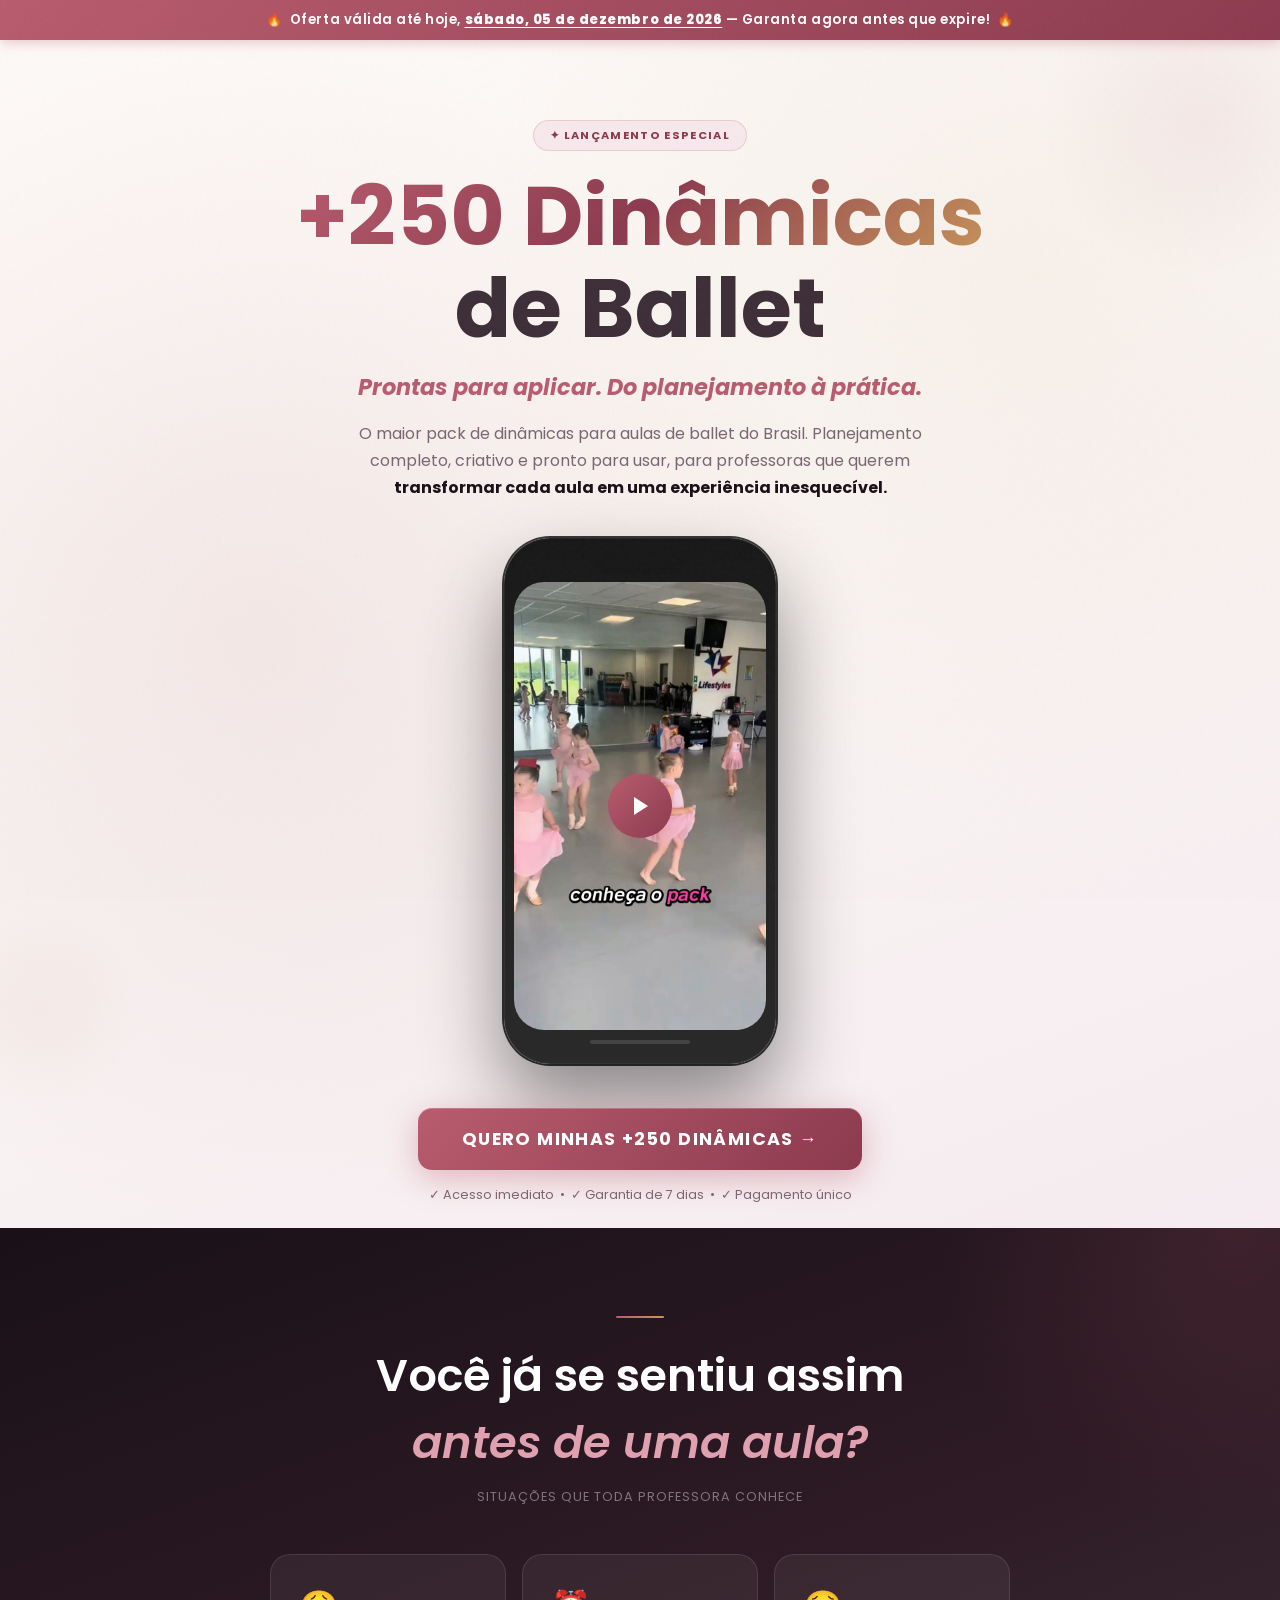
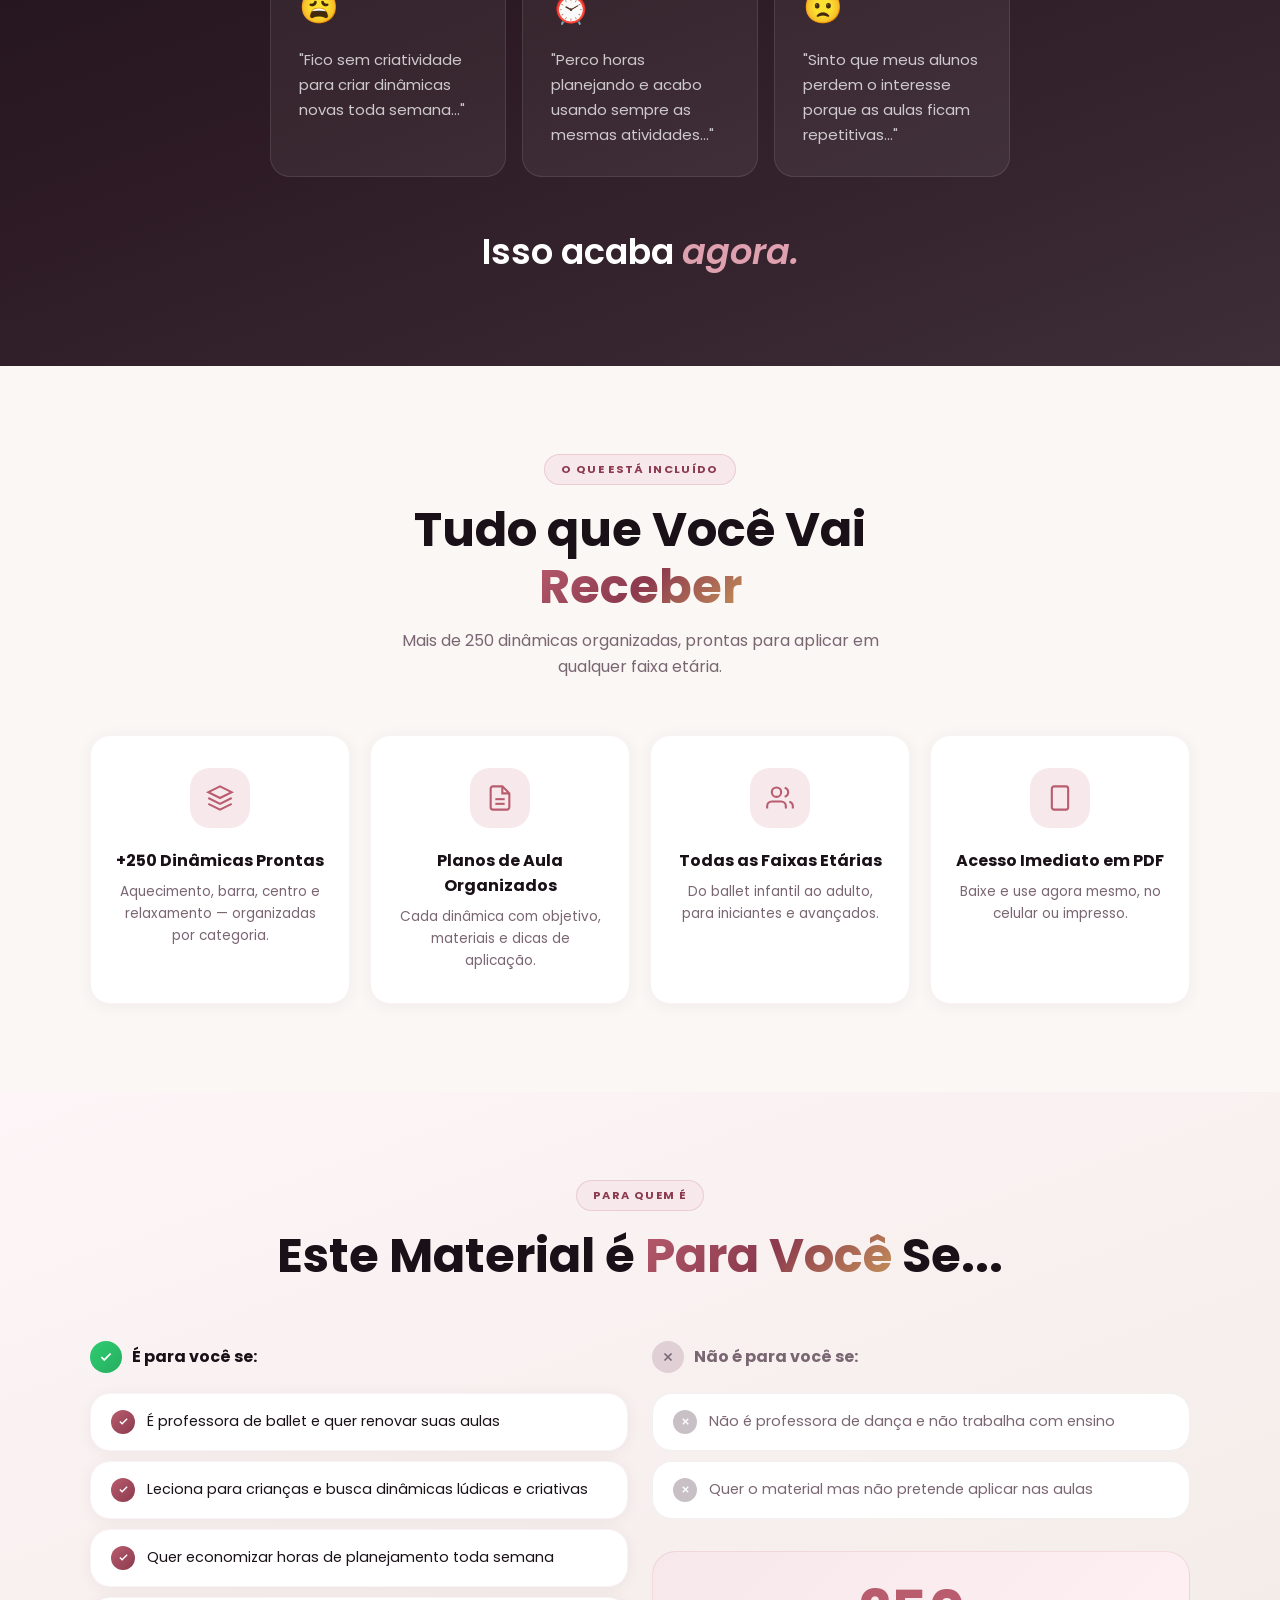
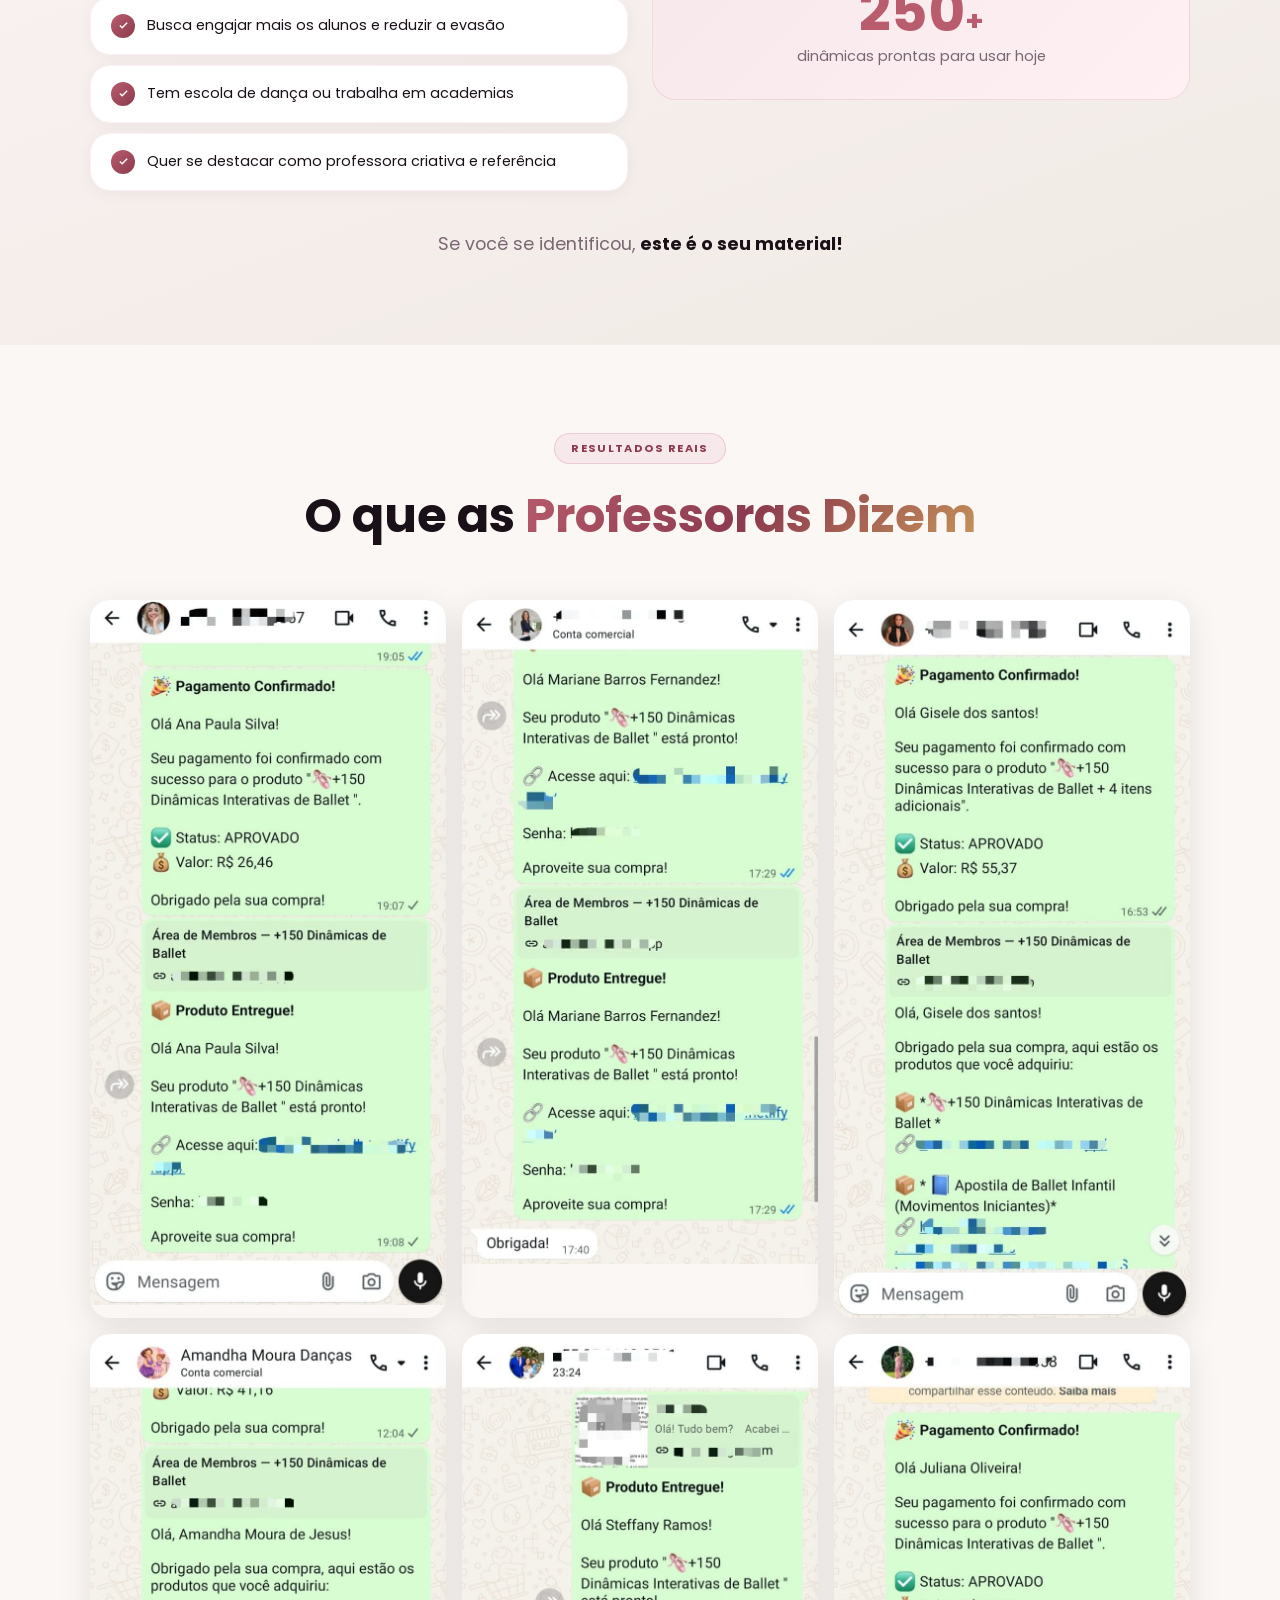
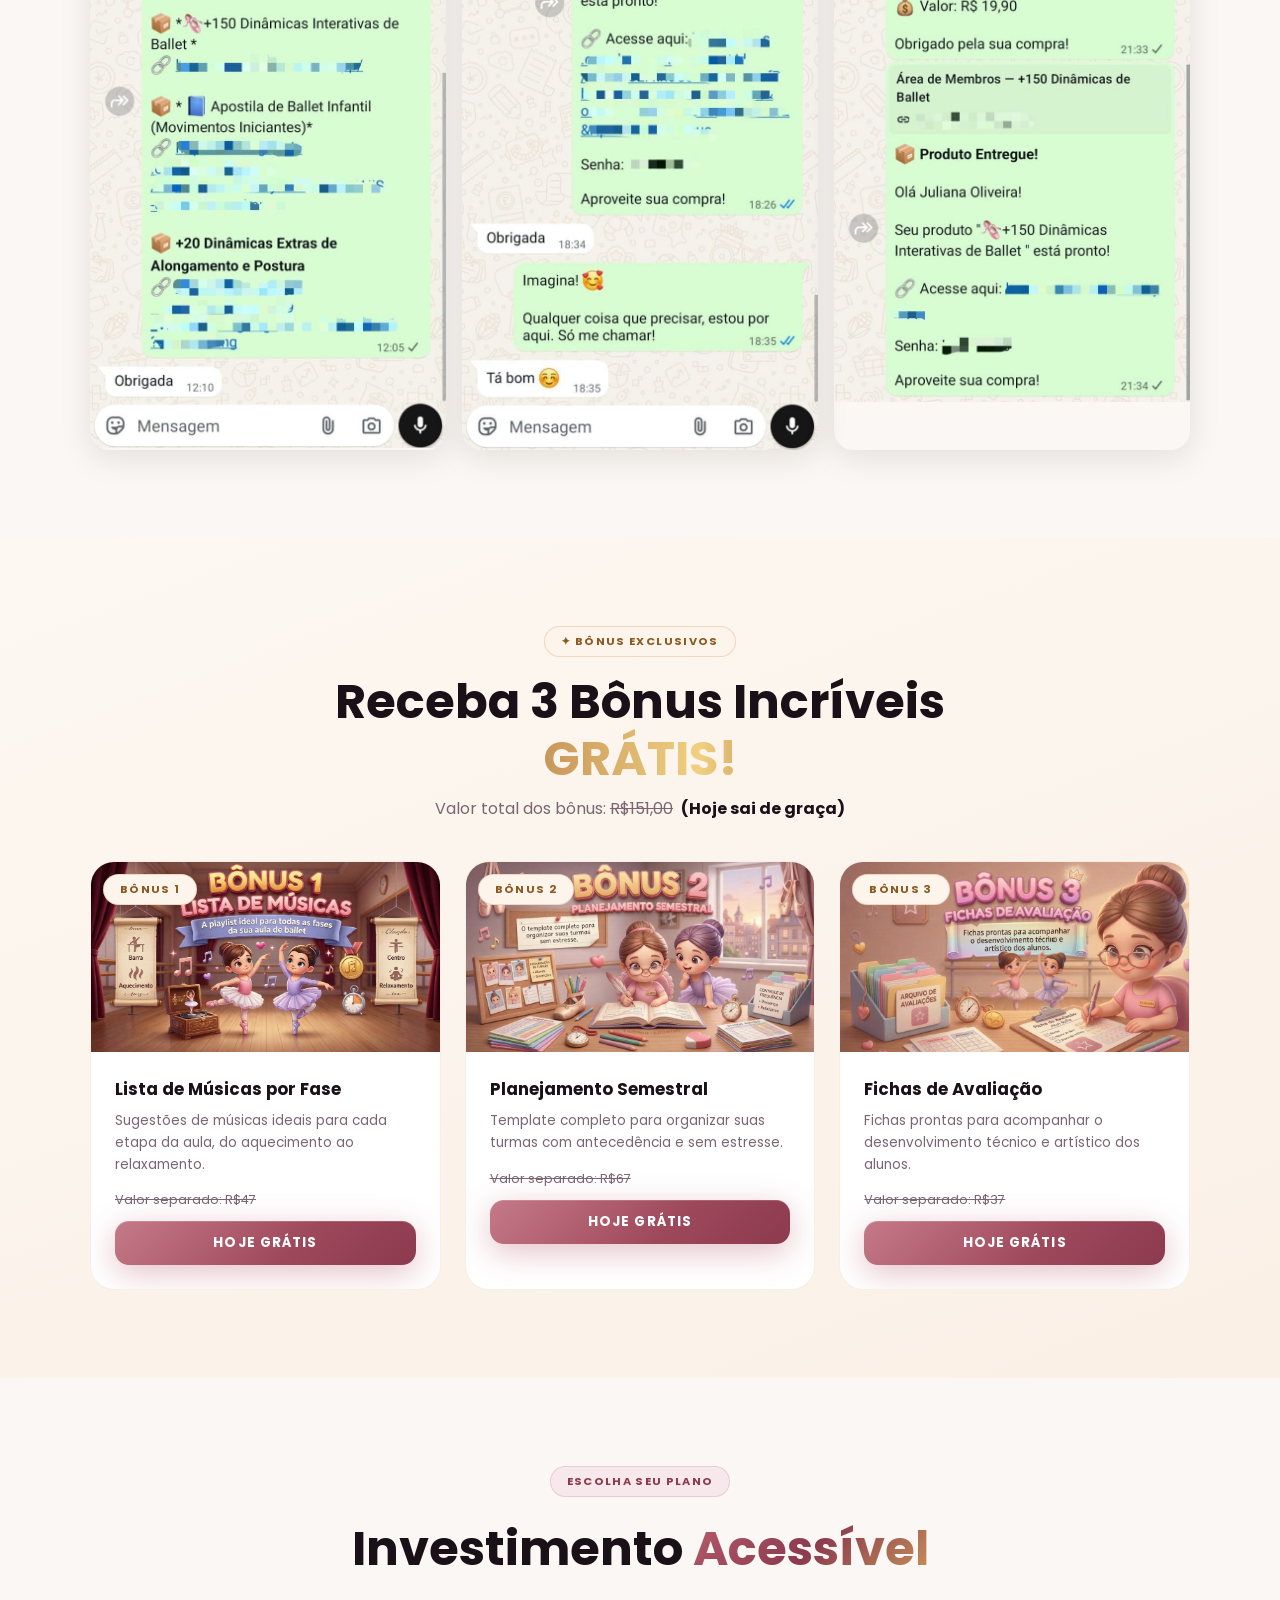
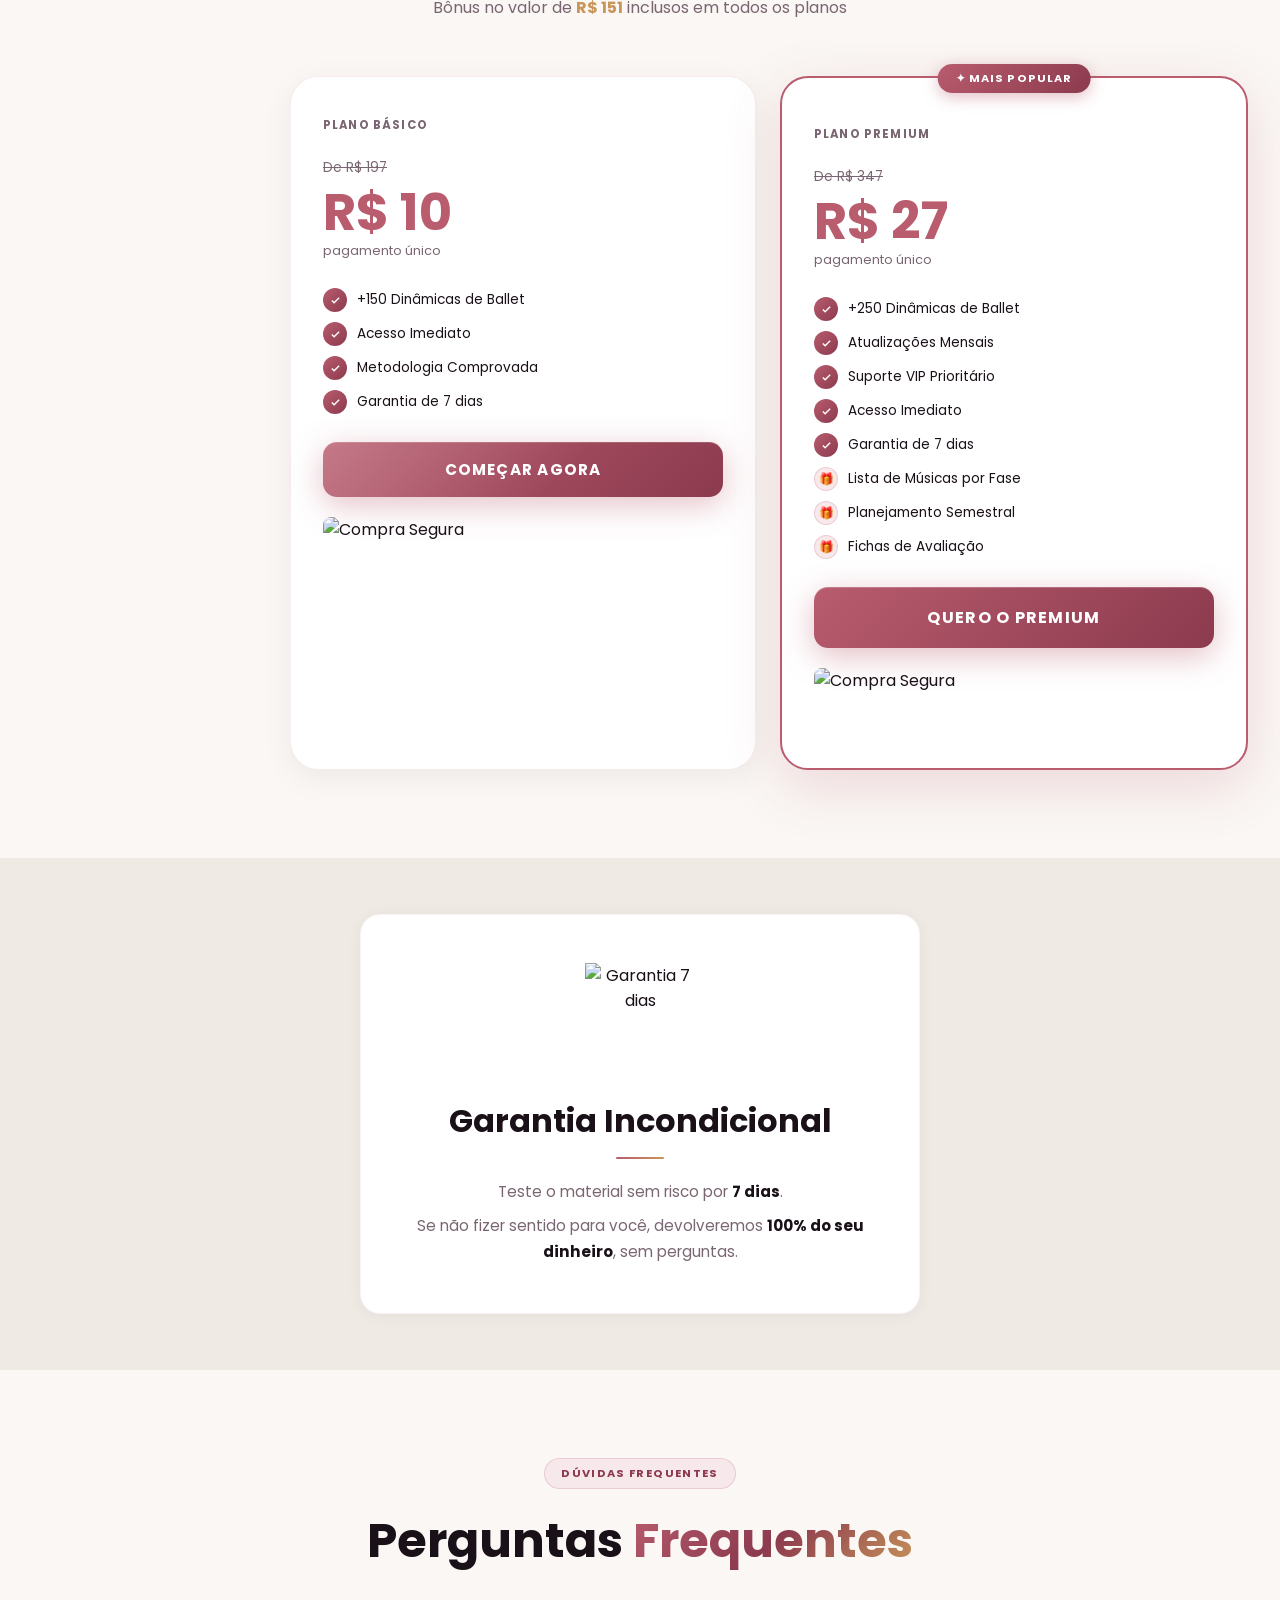
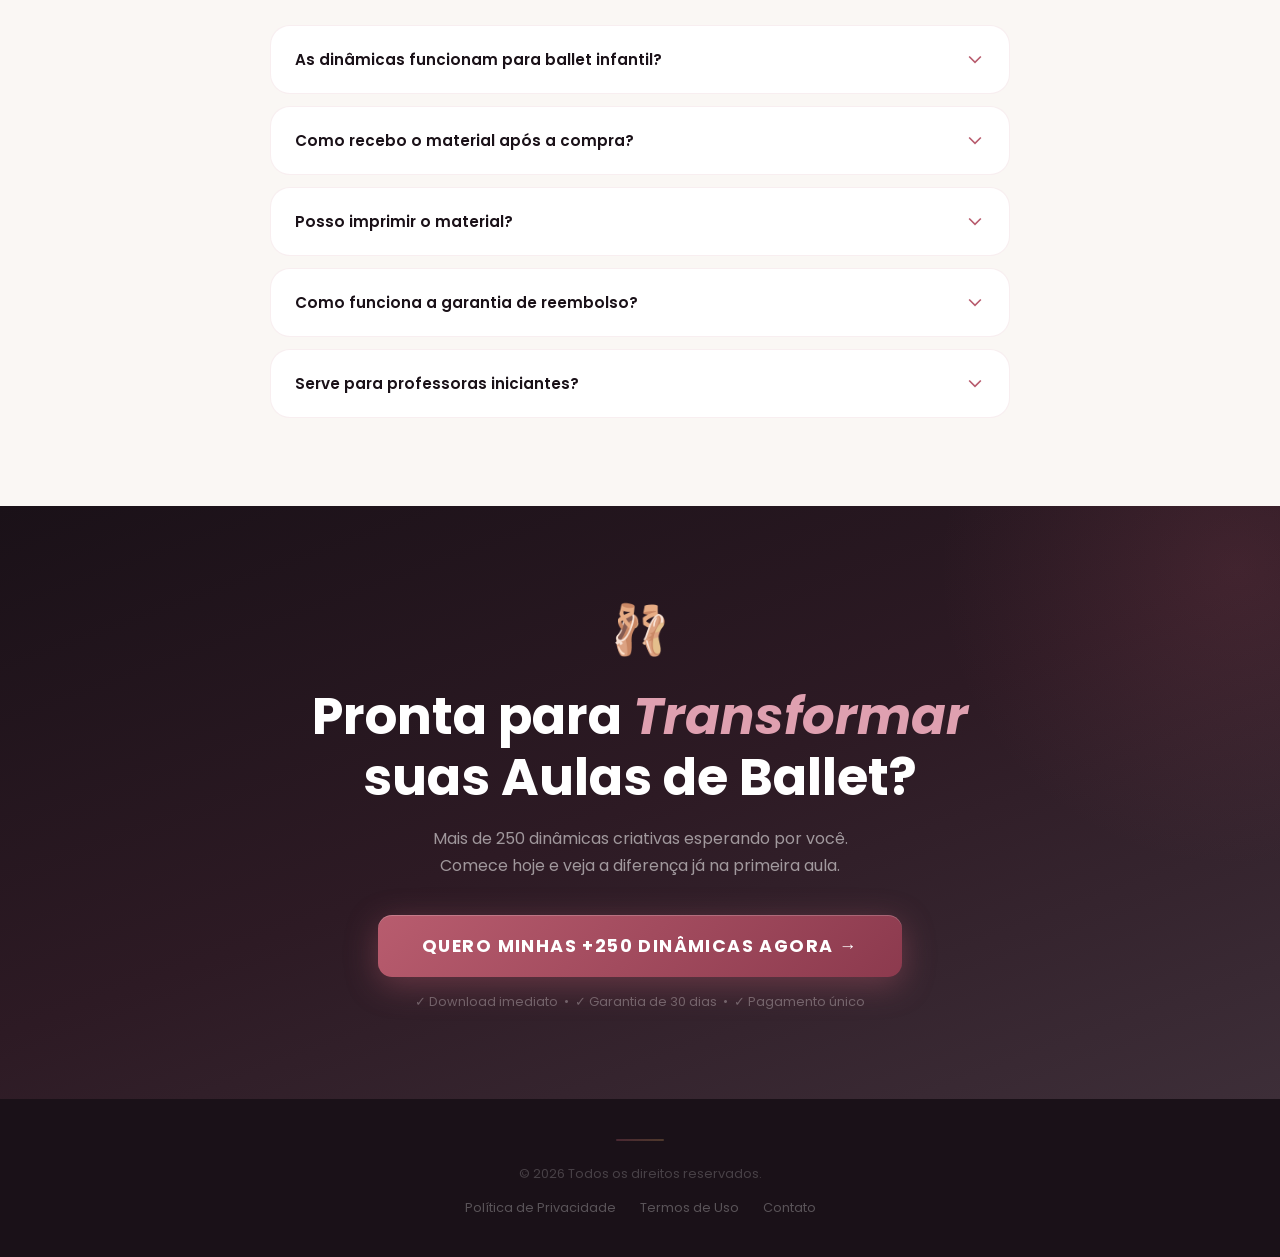
==== index.html @ 8c644560 "Add files via upload" ====
<!DOCTYPE html><html lang="pt-BR"><head>
  <meta charset="UTF-8">
  <meta name="viewport" content="width=device-width, initial-scale=1.0">
  <title>+250 Dinâmicas de Ballet</title>
  <link rel="preconnect" href="https://fonts.googleapis.com">
  <link rel="preconnect" href="https://fast.wistia.com" crossorigin="">
  <link rel="dns-prefetch" href="https://fast.wistia.com">
  <link rel="preconnect" href="https://fonts.gstatic.com" crossorigin="">
  <link href="https://fonts.googleapis.com/css2?family=Poppins:wght@400;600;700&display=swap" rel="stylesheet" media="print" onload="this.media='all'">
  <noscript><link href="https://fonts.googleapis.com/css2?family=Poppins:wght@400;600;700&display=swap" rel="stylesheet" /></noscript>

  <script>
    window.addEventListener('load', function() {
      // UTMify pixel
      window.pixelId = "69d1dc2e68e2ef5230dd8109";
      var a = document.createElement("script");
      a.async = true;
      a.src = "https://cdn.utmify.com.br/scripts/pixel/pixel.js";
      document.head.appendChild(a);
      // UTMify UTMs
      var b = document.createElement("script");
      b.async = true;
      b.defer = true;
      b.src = "https://cdn.utmify.com.br/scripts/utms/latest.js";
      b.setAttribute("data-utmify-prevent-xcod-sck", "");
      b.setAttribute("data-utmify-prevent-subids", "");
      document.head.appendChild(b);
      // Clarity
      (function(c,l,a,r,i,t,y){
        c[a]=c[a]||function(){(c[a].q=c[a].q||[]).push(arguments)};
        t=l.createElement(r);t.async=1;t.src="https://www.clarity.ms/tag/"+i;
        y=l.getElementsByTagName(r)[0];y.parentNode.insertBefore(t,y);
      })(window, document, "clarity", "script", "w6r57b3box");
    });
  </script>

  <style>
    :root {
      --rose:       #B85C6E;
      --rose-deep:  #8C3A4E;
      --rose-light: #DFA0B0;
      --rose-pale:  #F7E8EC;
      --cream:      #FAF7F4;
      --cream-dark: #F0EAE4;
      --gold:       #C8965A;
      --gold-light: #E8C090;
      --ink:        #1A1118;
      --ink-mid:    #3D2E38;
      --muted:      #7A6672;
      --white:      #FFFFFF;
    }
    *, *::before, *::after { box-sizing: border-box; margin: 0; padding: 0; }
    body { font-family: 'Poppins', sans-serif; background: #FBF8F6; color: var(--ink); overflow-x: hidden; }
    html { scroll-behavior: smooth; }
    .serif { font-family: 'Poppins', sans-serif; font-weight: 700; }

    @keyframes fadeUp { from { opacity:0; transform:translateY(32px); } to { opacity:1; transform:translateY(0); } }
    @keyframes shimmer { 0% { background-position:-200% center; } 100% { background-position:200% center; } }
    @keyframes float { 0%,100% { transform:translateY(0); } 50% { transform:translateY(-8px); } }
    @keyframes pulse-ring { 0% { transform:scale(1); opacity:0.6; } 100% { transform:scale(1.6); opacity:0; } }

    .fade-up { opacity:0; animation:fadeUp 0.7s ease-out forwards; }

    .text-gradient {
      background: linear-gradient(135deg, var(--rose) 0%, var(--rose-deep) 50%, var(--gold) 100%);
      -webkit-background-clip:text; -webkit-text-fill-color:transparent; background-clip:text;
    }
    .text-shimmer {
      background: linear-gradient(90deg, var(--gold) 0%, #f0d080 40%, var(--gold) 60%, #c07840 100%);
      background-size:200% auto;
      -webkit-background-clip:text; -webkit-text-fill-color:transparent; background-clip:text;
      animation:shimmer 3s linear infinite;
    }

    .btn-primary {
      display:inline-flex; align-items:center; justify-content:center; gap:10px;
      background: linear-gradient(135deg, var(--rose) 0%, var(--rose-deep) 100%);
      color:#fff; font-family:'Poppins',sans-serif; font-weight:700; font-size:0.95rem;
      letter-spacing:0.08em; text-transform:uppercase; padding:16px 36px; border-radius:14px; border:none; cursor:pointer;
      text-decoration:none; position:relative; overflow:hidden;
      transition:transform 0.25s ease, box-shadow 0.25s ease;
      box-shadow:0 8px 32px rgba(184,92,110,0.38),inset 0 1px 0 rgba(255,255,255,0.15);
    }
    .btn-primary::before { content:''; position:absolute; inset:0; background:linear-gradient(135deg,rgba(255,255,255,0.18) 0%,transparent 60%); pointer-events:none; }
    .btn-primary:hover { transform:translateY(-2px) scale(1.02); box-shadow:0 16px 48px rgba(184,92,110,0.5); }

    .btn-gold {
      display:inline-flex; align-items:center; justify-content:center; gap:10px;
      background: linear-gradient(135deg, var(--rose) 0%, var(--rose-deep) 100%);
      color:#fff; font-family:'Poppins',sans-serif; font-weight:700; font-size:1rem;
      letter-spacing:0.08em; text-transform:uppercase; padding:18px 44px; border-radius:14px;
      border:none; cursor:pointer; text-decoration:none; position:relative; overflow:hidden;
      transition:transform 0.25s ease, box-shadow 0.25s ease;
      box-shadow:0 8px 32px rgba(184,92,110,0.4),inset 0 1px 0 rgba(255,255,255,0.2);
    }
    .btn-gold:hover { transform:translateY(-3px) scale(1.03); box-shadow:0 20px 56px rgba(200,150,90,0.55); }

    .badge {
      display:inline-flex; align-items:center; gap:6px; background:var(--rose-pale);
      color:var(--rose-deep); font-size:0.7rem; font-weight:700; letter-spacing:0.12em;
      text-transform:uppercase; padding:6px 16px; border-radius:100px;
      border:1px solid rgba(184,92,110,0.2);
    }
    .badge-gold {
      display:inline-flex; align-items:center; gap:6px; background:#FDF5EC;
      color:#8A5A20; font-size:0.7rem; font-weight:700; letter-spacing:0.12em;
      text-transform:uppercase; padding:6px 16px; border-radius:100px;
      border:1px solid rgba(200,150,90,0.3);
    }

    .card { background:var(--white); border-radius:20px; border:1px solid rgba(184,92,110,0.08); box-shadow:0 2px 16px rgba(26,17,24,0.05); transition:transform 0.3s ease,box-shadow 0.3s ease; }
    .card:hover { transform:translateY(-6px); box-shadow:0 20px 48px rgba(184,92,110,0.14); }

    .section { padding:88px 20px; }
    .section-sm { padding:56px 20px; }
    .container { max-width:1100px; margin:0 auto; }
    .container-sm { max-width:740px; margin:0 auto; }
    .container-xs { max-width:560px; margin:0 auto; }

    .check-icon { width:24px; height:24px; flex-shrink:0; background:linear-gradient(135deg,var(--rose),var(--rose-deep)); border-radius:50%; display:flex; align-items:center; justify-content:center; }
    .x-icon { width:24px; height:24px; flex-shrink:0; background:#C8C0C4; border-radius:50%; display:flex; align-items:center; justify-content:center; }
    .deco-line { width:48px; height:2px; background:linear-gradient(90deg,var(--rose),var(--gold)); border-radius:2px; }

    .countdown-box { background:rgba(255,255,255,0.12); backdrop-filter:blur(10px); border:1px solid rgba(255,255,255,0.2); border-radius:16px; padding:14px 22px; text-align:center; min-width:72px; }
    .accordion-content { display:none; }
    .accordion-content.open { display:block; }

    .section-dark { background:linear-gradient(160deg,var(--ink) 0%,#2D1A24 50%,var(--ink-mid) 100%); position:relative; overflow:hidden; }
    .section-dark::before { content:''; position:absolute; top:-40%; right:-20%; width:600px; height:600px; border-radius:50%; background:radial-gradient(circle,rgba(184,92,110,0.15) 0%,transparent 70%); pointer-events:none; }

    .reveal { opacity:0; transform:translateY(28px); transition:opacity 0.65s ease,transform 0.65s ease; }
    .reveal.visible { opacity:1; transform:translateY(0); }
    .reveal-delay-1 { transition-delay:0.1s; }
    .reveal-delay-2 { transition-delay:0.2s; }
    .reveal-delay-3 { transition-delay:0.3s; }
    .reveal-delay-4 { transition-delay:0.4s; }

    .testimonial-grid { display:grid; grid-template-columns:repeat(3,1fr); gap:16px; }
    .price-grid { display:grid; grid-template-columns:repeat(2,1fr); gap:24px; max-width:700px; margin:0 auto; }
    .benefit-grid { display:grid; grid-template-columns:repeat(4,1fr); gap:20px; }
    .for-you-grid { display:grid; grid-template-columns:repeat(2,1fr); gap:24px; }
    .bonus-grid { display:grid; grid-template-columns:repeat(3,1fr); gap:24px; }

    @media (max-width:860px) {
      .benefit-grid { grid-template-columns:repeat(2,1fr); }
      .bonus-grid { grid-template-columns:repeat(2,1fr); }
    }
    @media (max-width:640px) {
      .testimonial-grid { grid-template-columns:repeat(2,1fr); }
      .for-you-grid { grid-template-columns:1fr; }
      .price-grid { grid-template-columns:1fr; }
      .bonus-grid { grid-template-columns:1fr; }
      .benefit-grid { grid-template-columns:repeat(2,1fr); }
      .problema-grid { grid-template-columns:1fr !important; }
      .section { padding:64px 20px; }
    }

    .price-card { background:var(--white); border-radius:28px; padding:40px 32px; position:relative; transition:transform 0.3s,box-shadow 0.3s; border:1.5px solid rgba(184,92,110,0.12); box-shadow:0 8px 32px rgba(26,17,24,0.06); }
    .price-card:hover { transform:translateY(-8px); box-shadow:0 20px 56px rgba(184,92,110,0.15); }
    .price-card.featured { background:var(--white); border-color:var(--rose); border-width:2px; box-shadow:0 16px 56px rgba(184,92,110,0.2); }
    .price-card.featured:hover { box-shadow:0 28px 72px rgba(184,92,110,0.28); }

    .faq-card { background:var(--white); border-radius:20px; border:1px solid rgba(184,92,110,0.1); overflow:hidden; transition:box-shadow 0.2s; }
    .faq-card:hover { box-shadow:0 8px 32px rgba(184,92,110,0.1); }

    .bonus-card { background:var(--white); border-radius:24px; overflow:hidden; border:1px solid rgba(200,150,90,0.15); transition:transform 0.3s,box-shadow 0.3s; }
    .bonus-card:hover { transform:translateY(-6px); box-shadow:0 20px 56px rgba(200,150,90,0.18); }

    .section-lazy { content-visibility: auto; contain-intrinsic-size: 0 500px; }
    body::after { content:''; position:fixed; inset:0; background-image:url("data:image/svg+xml,%3Csvg viewBox='0 0 256 256' xmlns='http://www.w3.org/2000/svg'%3E%3Cfilter id='n'%3E%3CfeTurbulence type='fractalNoise' baseFrequency='0.9' numOctaves='4' stitchTiles='stitch'/%3E%3C/filter%3E%3Crect width='100%25' height='100%25' filter='url(%23n)'/%3E%3C/svg%3E"); opacity:0.025; pointer-events:none; z-index:9999; }
  </style>
</head>
<body>

  <!-- ========== TOP BAR ========== -->
  <div id="top-bar" style="background:linear-gradient(135deg,var(--rose) 0%,var(--rose-deep) 100%);color:#fff;text-align:center;padding:10px 20px;font-size:0.82rem;font-weight:600;letter-spacing:0.04em;position:relative;z-index:1000;box-shadow:0 2px 12px rgba(184,92,110,0.35);">
    <span style="opacity:0.85;">🔥</span>
    &nbsp;Oferta válida até hoje,&nbsp;<span id="top-bar-date" style="font-weight:800;text-decoration:underline;text-underline-offset:3px;"></span>&nbsp;—&nbsp;Garanta agora antes que expire!&nbsp;
    <span style="opacity:0.85;">🔥</span>
  </div>
  <script>
    (function(){
      const d = new Date();
      const dias = ['domingo','segunda-feira','terça-feira','quarta-feira','quinta-feira','sexta-feira','sábado'];
      const meses = ['janeiro','fevereiro','março','abril','maio','junho','julho','agosto','setembro','outubro','novembro','dezembro'];
      const texto = dias[d.getDay()] + ', ' + String(d.getDate()).padStart(2,'0') + ' de ' + meses[d.getMonth()] + ' de ' + d.getFullYear();
      document.getElementById('top-bar-date').textContent = texto;
    })();
  </script>

  <!-- ========== HERO ========== -->
  <section style="background:linear-gradient(160deg,#FDF9F7 0%,var(--cream) 40%,#F5EBF0 100%);position:relative;overflow:hidden;padding:80px 20px 24px;">
    <div style="position:absolute;inset:0;background-image:radial-gradient(circle at 20% 50%,rgba(184,92,110,0.1) 0%,transparent 50%),radial-gradient(circle at 80% 20%,rgba(200,150,90,0.07) 0%,transparent 40%);pointer-events:none;"></div>
    <div style="position:absolute;width:320px;height:320px;top:-80px;right:-80px;border-radius:50%;background:radial-gradient(circle,rgba(184,92,110,0.08) 0%,transparent 70%);animation:float 6s ease-in-out infinite;pointer-events:none;"></div>
    <div style="position:absolute;width:200px;height:200px;bottom:10%;left:-60px;border-radius:50%;background:radial-gradient(circle,rgba(200,150,90,0.07) 0%,transparent 70%);animation:float 8s ease-in-out infinite 2s;pointer-events:none;"></div>

    <div class="container" style="position:relative;z-index:1;">
      <div style="text-align:center;max-width:820px;margin:0 auto;">
        <div class="fade-up" style="animation-delay:0s;margin-bottom:20px;"><span class="badge">✦ Lançamento Especial</span></div>

        <h1 class="fade-up serif" style="animation-delay:0.1s;font-size:clamp(2.8rem,9vw,5.2rem);font-weight:700;line-height:1.1;color:var(--ink);margin-bottom:16px;">
          <span class="text-gradient">+250 Dinâmicas</span><br>
          <span style="font-weight:700;color:var(--ink-mid);font-style:normal;">de Ballet</span>
        </h1>

        <p class="fade-up serif" style="animation-delay:0.2s;font-size:clamp(1.1rem,3vw,1.4rem);color:var(--rose);font-style:italic;margin-bottom:16px;">
          Prontas para aplicar. Do planejamento à prática.
        </p>

        <p class="fade-up" style="animation-delay:0.25s;font-size:1rem;color:var(--muted);max-width:580px;margin:0 auto 36px;line-height:1.7;">
          O maior pack de dinâmicas para aulas de ballet do Brasil. Planejamento completo, criativo e pronto para usar, para professoras que querem <strong style="color:var(--ink);">transformar cada aula em uma experiência inesquecível.</strong>
        </p>

        <!-- Mockup iPhone -->
        <div class="fade-up" style="animation-delay:0.3s;display:flex;justify-content:center;margin-bottom:44px;">
          <div style="position:relative;width:272px;background:linear-gradient(180deg,#181818 0%,#2a2a2a 100%);border-radius:46px;padding:14px 10px 20px;box-shadow:0 40px 80px rgba(0,0,0,0.45),0 0 0 2px #383838,inset 0 0 0 1px rgba(255,255,255,0.05);">
            <div style="width:88px;height:22px;background:#181818;border-radius:0 0 14px 14px;margin:0 auto 8px;position:relative;z-index:2;"></div>
            <div style="border-radius:30px;overflow:hidden;background:#000;">
              <div id="wistia-facade" style="position:relative;padding-top:177.78%;cursor:pointer;" onclick="document.getElementById('wistia-facade').style.display='none';document.getElementById('wistia-player-container').style.display='block';var s1=document.createElement('script');s1.src='https://fast.wistia.com/player.js';s1.async=true;document.head.appendChild(s1);var s2=document.createElement('script');s2.src='https://fast.wistia.com/embed/sqe2da9kjx.js';s2.async=true;s2.type='module';document.head.appendChild(s2);">
                <img src="[data-uri]" alt="Assistir vídeo" style="position:absolute;inset:0;width:100%;height:100%;object-fit:cover;" loading="eager" fetchpriority="high">
                <div style="position:absolute;inset:0;display:flex;align-items:center;justify-content:center;">
                  <div style="position:relative;">
                    <div style="position:absolute;inset:0;border-radius:50%;background:rgba(184,92,110,0.4);animation:pulse-ring 1.5s ease-out infinite;"></div>
                    <div style="width:64px;height:64px;border-radius:50%;background:linear-gradient(135deg,var(--rose),var(--rose-deep));display:flex;align-items:center;justify-content:center;box-shadow:0 8px 32px rgba(184,92,110,0.5);position:relative;">
                      <svg width="24" height="24" viewBox="0 0 24 24" fill="white"><polygon points="6,3 20,12 6,21"></polygon></svg>
                    </div>
                  </div>
                </div>
              </div>
              <div id="wistia-player-container" style="display:none;"><wistia-player media-id="sqe2da9kjx" aspect="0.5625"></wistia-player></div>
            </div>
            <div style="width:100px;height:4px;background:#444;border-radius:2px;margin:10px auto 0;"></div>
          </div>
        </div>

        <div class="fade-up" style="animation-delay:0.35s;">
          <a href="#precos" class="btn-gold" style="font-size:1.1rem;margin-bottom:16px;display:inline-flex;">QUERO MINHAS +250 DINÂMICAS →</a>
          <p style="font-size:0.8rem;color:var(--muted);">✓ Acesso imediato &nbsp;•&nbsp; ✓ Garantia de 7 dias &nbsp;•&nbsp; ✓ Pagamento único</p>
        </div>
      </div>
    </div>
  </section>


  <!-- ========== PROBLEMA ========== -->
  <section class="section-dark section">
    <div class="container-sm" style="position:relative;z-index:1;text-align:center;">
      <div class="deco-line" style="margin:0 auto 24px;"></div>
      <h2 class="serif reveal" style="font-size:clamp(1.8rem,5vw,2.8rem);font-weight:600;color:#fff;margin-bottom:12px;">Você já se sentiu assim<br><em style="color:var(--rose-light);">antes de uma aula?</em></h2>
      <p class="reveal" style="color:rgba(255,255,255,0.4);font-size:0.8rem;letter-spacing:0.08em;text-transform:uppercase;margin-bottom:48px;">Situações que toda professora conhece</p>
      <div style="display:grid;grid-template-columns:repeat(3,1fr);gap:16px;text-align:left;" class="reveal-grid problema-grid">
        <div class="reveal reveal-delay-1" style="background:rgba(255,255,255,0.06);border:1px solid rgba(255,255,255,0.1);border-radius:20px;padding:28px;">
          <div style="font-size:2rem;margin-bottom:16px;">😩</div>
          <p style="font-size:0.93rem;line-height:1.7;color:rgba(255,255,255,0.75);">"Fico sem criatividade para criar dinâmicas novas toda semana..."</p>
        </div>
        <div class="reveal reveal-delay-2" style="background:rgba(255,255,255,0.06);border:1px solid rgba(255,255,255,0.1);border-radius:20px;padding:28px;">
          <div style="font-size:2rem;margin-bottom:16px;">⏰</div>
          <p style="font-size:0.93rem;line-height:1.7;color:rgba(255,255,255,0.75);">"Perco horas planejando e acabo usando sempre as mesmas atividades..."</p>
        </div>
        <div class="reveal reveal-delay-3" style="background:rgba(255,255,255,0.06);border:1px solid rgba(255,255,255,0.1);border-radius:20px;padding:28px;">
          <div style="font-size:2rem;margin-bottom:16px;">😟</div>
          <p style="font-size:0.93rem;line-height:1.7;color:rgba(255,255,255,0.75);">"Sinto que meus alunos perdem o interesse porque as aulas ficam repetitivas..."</p>
        </div>
      </div>
      <div class="reveal" style="margin-top:48px;">
        <p class="serif" style="font-size:clamp(1.6rem,4vw,2.2rem);font-weight:600;color:#fff;">Isso acaba <em style="color:var(--rose-light);">agora.</em></p>
      </div>
    </div>
  </section>


  <!-- ========== O QUE VOCÊ VAI RECEBER ========== -->
  <section class="section" style="background:var(--cream);">
    <div class="container">
      <div style="text-align:center;margin-bottom:56px;">
        <span class="badge reveal">O que está incluído</span>
        <h2 class="serif reveal" style="font-size:clamp(2rem,5vw,3rem);font-weight:700;color:var(--ink);margin-top:16px;line-height:1.2;">Tudo que Você Vai<br><span class="text-gradient">Receber</span></h2>
        <p class="reveal" style="color:var(--muted);margin-top:12px;max-width:480px;margin-left:auto;margin-right:auto;line-height:1.6;">Mais de 250 dinâmicas organizadas, prontas para aplicar em qualquer faixa etária.</p>
      </div>
      <div class="benefit-grid">
        <div class="card reveal reveal-delay-1" style="padding:32px 24px;text-align:center;">
          <div style="width:60px;height:60px;border-radius:20px;background:var(--rose-pale);display:flex;align-items:center;justify-content:center;margin:0 auto 20px;">
            <svg width="28" height="28" fill="none" stroke="var(--rose)" stroke-width="1.8" viewBox="0 0 24 24"><path d="M12 2L2 7l10 5 10-5-10-5z"></path><path d="M2 17l10 5 10-5"></path><path d="M2 12l10 5 10-5"></path></svg>
          </div>
          <h3 style="font-weight:700;font-size:1rem;color:var(--ink);margin-bottom:8px;">+250 Dinâmicas Prontas</h3>
          <p style="font-size:0.85rem;color:var(--muted);line-height:1.6;">Aquecimento, barra, centro e relaxamento — organizadas por categoria.</p>
        </div>
        <div class="card reveal reveal-delay-2" style="padding:32px 24px;text-align:center;">
          <div style="width:60px;height:60px;border-radius:20px;background:var(--rose-pale);display:flex;align-items:center;justify-content:center;margin:0 auto 20px;">
            <svg width="28" height="28" fill="none" stroke="var(--rose)" stroke-width="1.8" viewBox="0 0 24 24"><path d="M14 2H6a2 2 0 0 0-2 2v16a2 2 0 0 0 2 2h12a2 2 0 0 0 2-2V8z"></path><polyline points="14 2 14 8 20 8"></polyline><line x1="16" y1="13" x2="8" y2="13"></line><line x1="16" y1="17" x2="8" y2="17"></line></svg>
          </div>
          <h3 style="font-weight:700;font-size:1rem;color:var(--ink);margin-bottom:8px;">Planos de Aula Organizados</h3>
          <p style="font-size:0.85rem;color:var(--muted);line-height:1.6;">Cada dinâmica com objetivo, materiais e dicas de aplicação.</p>
        </div>
        <div class="card reveal reveal-delay-3" style="padding:32px 24px;text-align:center;">
          <div style="width:60px;height:60px;border-radius:20px;background:var(--rose-pale);display:flex;align-items:center;justify-content:center;margin:0 auto 20px;">
            <svg width="28" height="28" fill="none" stroke="var(--rose)" stroke-width="1.8" viewBox="0 0 24 24"><path d="M17 21v-2a4 4 0 0 0-4-4H5a4 4 0 0 0-4 4v2"></path><circle cx="9" cy="7" r="4"></circle><path d="M23 21v-2a4 4 0 0 0-3-3.87"></path><path d="M16 3.13a4 4 0 0 1 0 7.75"></path></svg>
          </div>
          <h3 style="font-weight:700;font-size:1rem;color:var(--ink);margin-bottom:8px;">Todas as Faixas Etárias</h3>
          <p style="font-size:0.85rem;color:var(--muted);line-height:1.6;">Do ballet infantil ao adulto, para iniciantes e avançados.</p>
        </div>
        <div class="card reveal reveal-delay-4" style="padding:32px 24px;text-align:center;">
          <div style="width:60px;height:60px;border-radius:20px;background:var(--rose-pale);display:flex;align-items:center;justify-content:center;margin:0 auto 20px;">
            <svg width="28" height="28" fill="none" stroke="var(--rose)" stroke-width="1.8" viewBox="0 0 24 24"><rect x="5" y="2" width="14" height="20" rx="2"></rect><path d="M12 18h.01"></path></svg>
          </div>
          <h3 style="font-weight:700;font-size:1rem;color:var(--ink);margin-bottom:8px;">Acesso Imediato em PDF</h3>
          <p style="font-size:0.85rem;color:var(--muted);line-height:1.6;">Baixe e use agora mesmo, no celular ou impresso.</p>
        </div>
      </div>
    </div>
  </section>


  <!-- ========== PARA QUEM É ========== -->
  <section class="section" style="background:linear-gradient(160deg,#FDF5F7 0%,var(--cream-dark) 100%);">
    <div class="container">
      <div style="text-align:center;margin-bottom:56px;">
        <span class="badge reveal">Para quem é</span>
        <h2 class="serif reveal" style="font-size:clamp(2rem,5vw,3rem);font-weight:700;color:var(--ink);margin-top:16px;line-height:1.2;">Este Material é <span class="text-gradient">Para Você</span> Se...</h2>
      </div>
      <div class="for-you-grid">
        <div class="reveal reveal-delay-1">
          <div style="display:flex;align-items:center;gap:10px;margin-bottom:20px;">
            <div style="width:32px;height:32px;border-radius:50%;background:linear-gradient(135deg,#2ECC71,#27AE60);display:flex;align-items:center;justify-content:center;"><svg width="14" height="14" fill="none" stroke="#fff" stroke-width="3" viewBox="0 0 24 24"><path d="M20 6L9 17l-5-5"></path></svg></div>
            <h3 style="font-weight:700;font-size:1rem;color:var(--ink);">É para você se:</h3>
          </div>
          <div style="display:flex;flex-direction:column;gap:10px;">
            <div class="card" style="padding:16px 20px;display:flex;align-items:center;gap:12px;"><div class="check-icon"><svg width="11" height="11" fill="none" stroke="#fff" stroke-width="3" viewBox="0 0 24 24"><path d="M20 6L9 17l-5-5"></path></svg></div><span style="font-size:0.9rem;color:var(--ink);">É professora de ballet e quer renovar suas aulas</span></div>
            <div class="card" style="padding:16px 20px;display:flex;align-items:center;gap:12px;"><div class="check-icon"><svg width="11" height="11" fill="none" stroke="#fff" stroke-width="3" viewBox="0 0 24 24"><path d="M20 6L9 17l-5-5"></path></svg></div><span style="font-size:0.9rem;color:var(--ink);">Leciona para crianças e busca dinâmicas lúdicas e criativas</span></div>
            <div class="card" style="padding:16px 20px;display:flex;align-items:center;gap:12px;"><div class="check-icon"><svg width="11" height="11" fill="none" stroke="#fff" stroke-width="3" viewBox="0 0 24 24"><path d="M20 6L9 17l-5-5"></path></svg></div><span style="font-size:0.9rem;color:var(--ink);">Quer economizar horas de planejamento toda semana</span></div>
            <div class="card" style="padding:16px 20px;display:flex;align-items:center;gap:12px;"><div class="check-icon"><svg width="11" height="11" fill="none" stroke="#fff" stroke-width="3" viewBox="0 0 24 24"><path d="M20 6L9 17l-5-5"></path></svg></div><span style="font-size:0.9rem;color:var(--ink);">Busca engajar mais os alunos e reduzir a evasão</span></div>
            <div class="card" style="padding:16px 20px;display:flex;align-items:center;gap:12px;"><div class="check-icon"><svg width="11" height="11" fill="none" stroke="#fff" stroke-width="3" viewBox="0 0 24 24"><path d="M20 6L9 17l-5-5"></path></svg></div><span style="font-size:0.9rem;color:var(--ink);">Tem escola de dança ou trabalha em academias</span></div>
            <div class="card" style="padding:16px 20px;display:flex;align-items:center;gap:12px;"><div class="check-icon"><svg width="11" height="11" fill="none" stroke="#fff" stroke-width="3" viewBox="0 0 24 24"><path d="M20 6L9 17l-5-5"></path></svg></div><span style="font-size:0.9rem;color:var(--ink);">Quer se destacar como professora criativa e referência</span></div>
          </div>
        </div>
        <div class="reveal reveal-delay-2">
          <div style="display:flex;align-items:center;gap:10px;margin-bottom:20px;">
            <div style="width:32px;height:32px;border-radius:50%;background:#E0D0D6;display:flex;align-items:center;justify-content:center;"><svg width="14" height="14" fill="none" stroke="#7A6672" stroke-width="3" viewBox="0 0 24 24"><path d="M18 6L6 18M6 6l12 12"></path></svg></div>
            <h3 style="font-weight:700;font-size:1rem;color:var(--muted);">Não é para você se:</h3>
          </div>
          <div style="display:flex;flex-direction:column;gap:10px;margin-bottom:32px;">
            <div style="background:var(--white);border:1px solid rgba(0,0,0,0.06);border-radius:20px;padding:16px 20px;display:flex;align-items:center;gap:12px;"><div class="x-icon"><svg width="11" height="11" fill="none" stroke="#fff" stroke-width="3" viewBox="0 0 24 24"><path d="M18 6L6 18M6 6l12 12"></path></svg></div><span style="font-size:0.9rem;color:var(--muted);">Não é professora de dança e não trabalha com ensino</span></div>
            <div style="background:var(--white);border:1px solid rgba(0,0,0,0.06);border-radius:20px;padding:16px 20px;display:flex;align-items:center;gap:12px;"><div class="x-icon"><svg width="11" height="11" fill="none" stroke="#fff" stroke-width="3" viewBox="0 0 24 24"><path d="M18 6L6 18M6 6l12 12"></path></svg></div><span style="font-size:0.9rem;color:var(--muted);">Quer o material mas não pretende aplicar nas aulas</span></div>
          </div>
          <div style="background:linear-gradient(135deg,var(--rose-pale),#FFF0F4);border-radius:24px;padding:32px;border:1px solid rgba(184,92,110,0.15);text-align:center;">
            <p class="serif" style="font-size:3.5rem;font-weight:700;color:var(--rose);line-height:1;">250<span style="font-size:1.8rem;">+</span></p>
            <p style="font-size:0.9rem;color:var(--muted);margin-top:6px;">dinâmicas prontas para usar hoje</p>
          </div>
        </div>
      </div>
      <div style="text-align:center;margin-top:40px;" class="reveal">
        <p style="font-size:1.1rem;color:var(--muted);">Se você se identificou, <strong style="color:var(--ink);">este é o seu material!</strong></p>
      </div>
    </div>
  </section>


  <!-- ========== DEPOIMENTOS ========== -->
  <section class="section" style="background:var(--cream);">
    <div class="container">
      <div style="text-align:center;margin-bottom:48px;">
        <span class="badge reveal">Resultados Reais</span>
        <h2 class="serif reveal" style="font-size:clamp(2rem,5vw,3rem);font-weight:700;color:var(--ink);margin-top:16px;">O que as <span class="text-gradient">Professoras Dizem</span></h2>
      </div>
      <div class="testimonial-grid">
        <div class="reveal reveal-delay-1" style="border-radius:20px;overflow:hidden;box-shadow:0 8px 32px rgba(26,17,24,0.1);"><img src="[data-uri]" alt="Depoimento" style="width:100%;height:auto;display:block;" loading="lazy"></div>
        <div class="reveal reveal-delay-2" style="border-radius:20px;overflow:hidden;box-shadow:0 8px 32px rgba(26,17,24,0.1);"><img src="[data-uri]" alt="Depoimento" style="width:100%;height:auto;display:block;" loading="lazy"></div>
        <div class="reveal reveal-delay-3" style="border-radius:20px;overflow:hidden;box-shadow:0 8px 32px rgba(26,17,24,0.1);"><img src="[data-uri]" alt="Depoimento" style="width:100%;height:auto;display:block;" loading="lazy"></div>
        <div class="reveal reveal-delay-1" style="border-radius:20px;overflow:hidden;box-shadow:0 8px 32px rgba(26,17,24,0.1);"><img src="[data-uri]" alt="Depoimento" style="width:100%;height:auto;display:block;" loading="lazy"></div>
        <div class="reveal reveal-delay-2" style="border-radius:20px;overflow:hidden;box-shadow:0 8px 32px rgba(26,17,24,0.1);"><img src="[data-uri]" alt="Depoimento" style="width:100%;height:auto;display:block;" loading="lazy"></div>
        <div class="reveal reveal-delay-3" style="border-radius:20px;overflow:hidden;box-shadow:0 8px 32px rgba(26,17,24,0.1);"><img src="[data-uri]" alt="Depoimento" style="width:100%;height:auto;display:block;" loading="lazy"></div>
      </div>
    </div>
  </section>


  <!-- ========== BÔNUS ========== -->
  <section class="section" style="background:linear-gradient(160deg,#FDF8F2 0%,#FAF0E6 100%);">
    <div class="container">
      <div style="text-align:center;margin-bottom:16px;">
        <span class="badge-gold reveal">✦ Bônus Exclusivos</span>
        <h2 class="serif reveal" style="font-size:clamp(2rem,5vw,3rem);font-weight:700;color:var(--ink);margin-top:16px;line-height:1.2;">Receba 3 Bônus Incríveis<br><span class="text-shimmer">GRÁTIS!</span></h2>
        <p class="reveal" style="color:var(--muted);margin-top:8px;">Valor total dos bônus: <s>R$151,00</s> &nbsp;<strong style="color:var(--ink);">(Hoje sai de graça)</strong></p>
      </div>
      <div class="bonus-grid" style="margin-top:40px;">
        <div class="bonus-card reveal reveal-delay-1">
          <div style="position:relative;overflow:hidden;"><img loading="eager" fetchpriority="high" src="[data-uri]" alt="Lista de Músicas" style="width:100%;height:190px;object-fit:cover;display:block;"><div style="position:absolute;top:12px;left:12px;"><span class="badge-gold">BÔNUS 1</span></div></div>
          <div style="padding:24px;"><h3 style="font-weight:700;font-size:1.05rem;color:var(--ink);margin-bottom:8px;">Lista de Músicas por Fase</h3><p style="font-size:0.85rem;color:var(--muted);line-height:1.6;margin-bottom:16px;">Sugestões de músicas ideais para cada etapa da aula, do aquecimento ao relaxamento.</p><div style="font-size:0.8rem;color:var(--muted);text-decoration:line-through;margin-bottom:12px;">Valor separado: R$47</div><a href="#precos" class="btn-primary" style="width:100%;font-size:0.85rem;padding:12px 20px;display:flex;justify-content:center;">HOJE GRÁTIS</a></div>
        </div>
        <div class="bonus-card reveal reveal-delay-2">
          <div style="position:relative;overflow:hidden;"><img loading="eager" fetchpriority="high" src="[data-uri]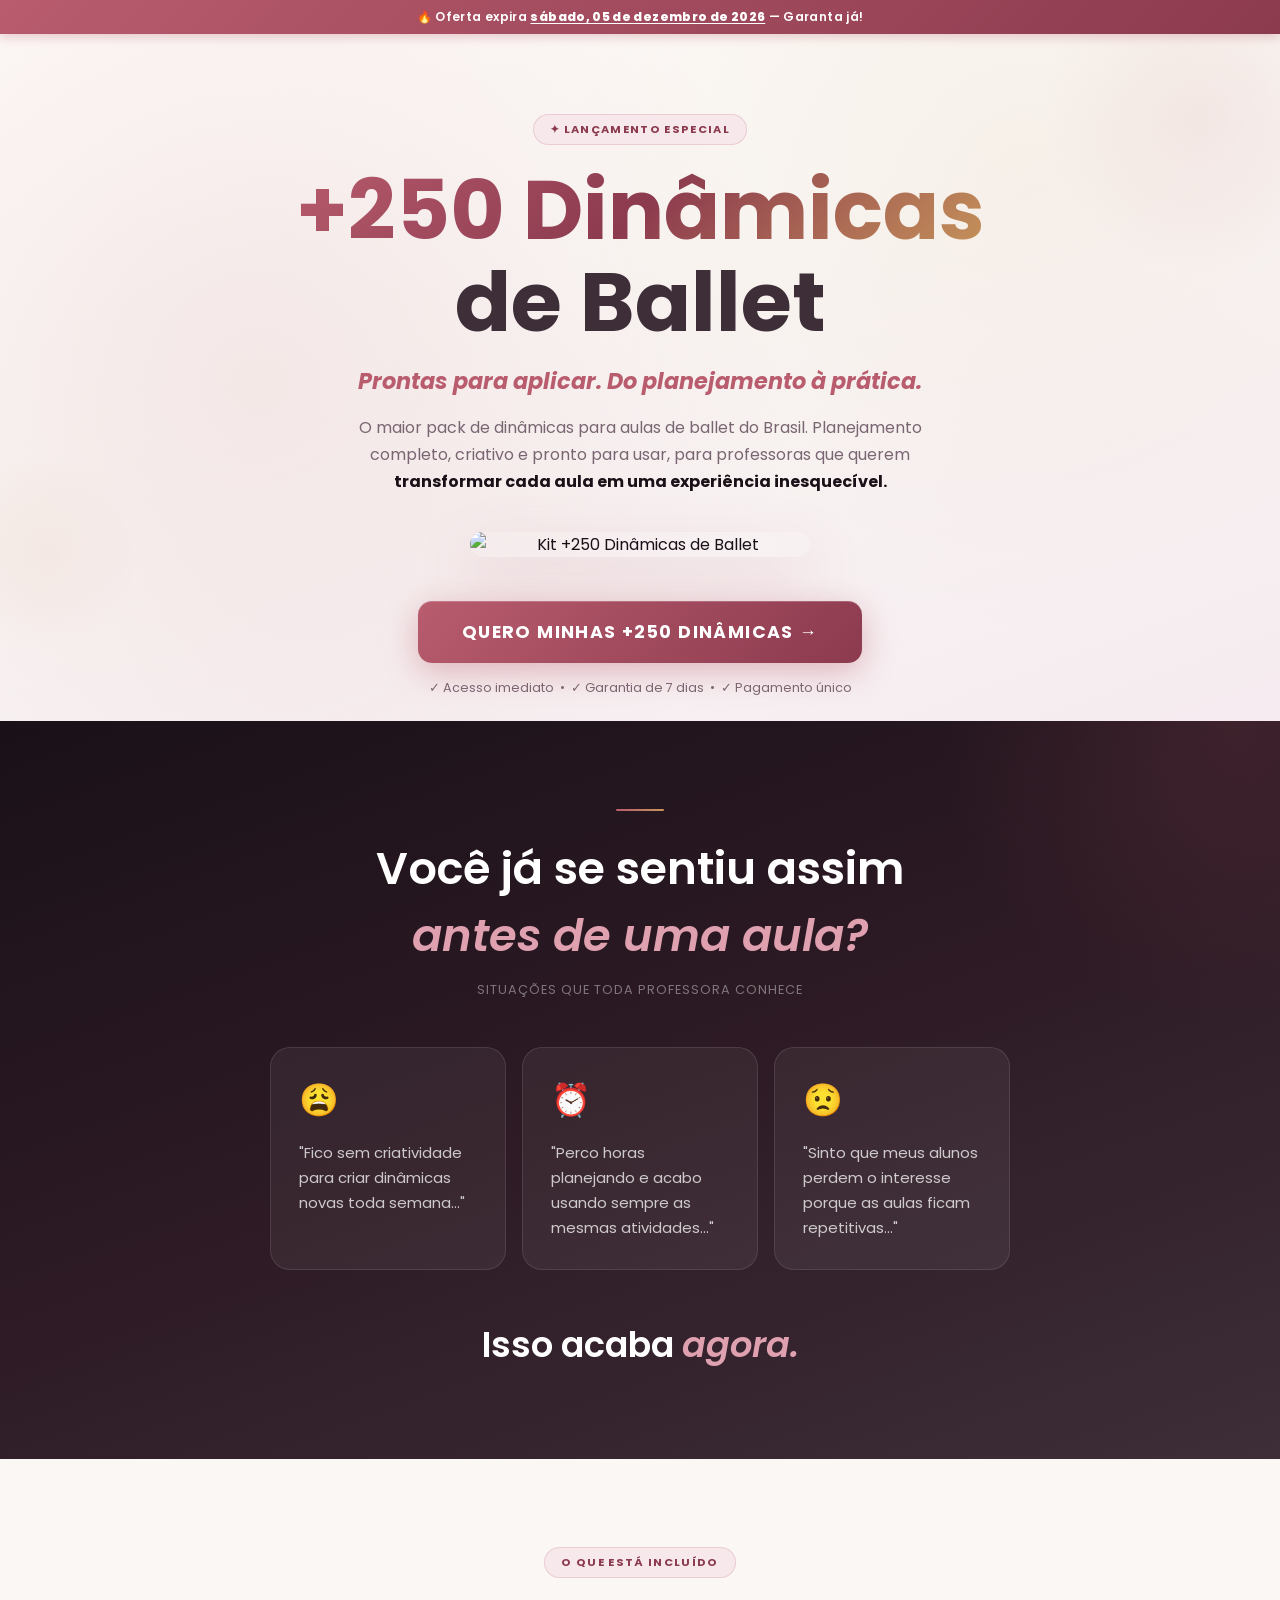
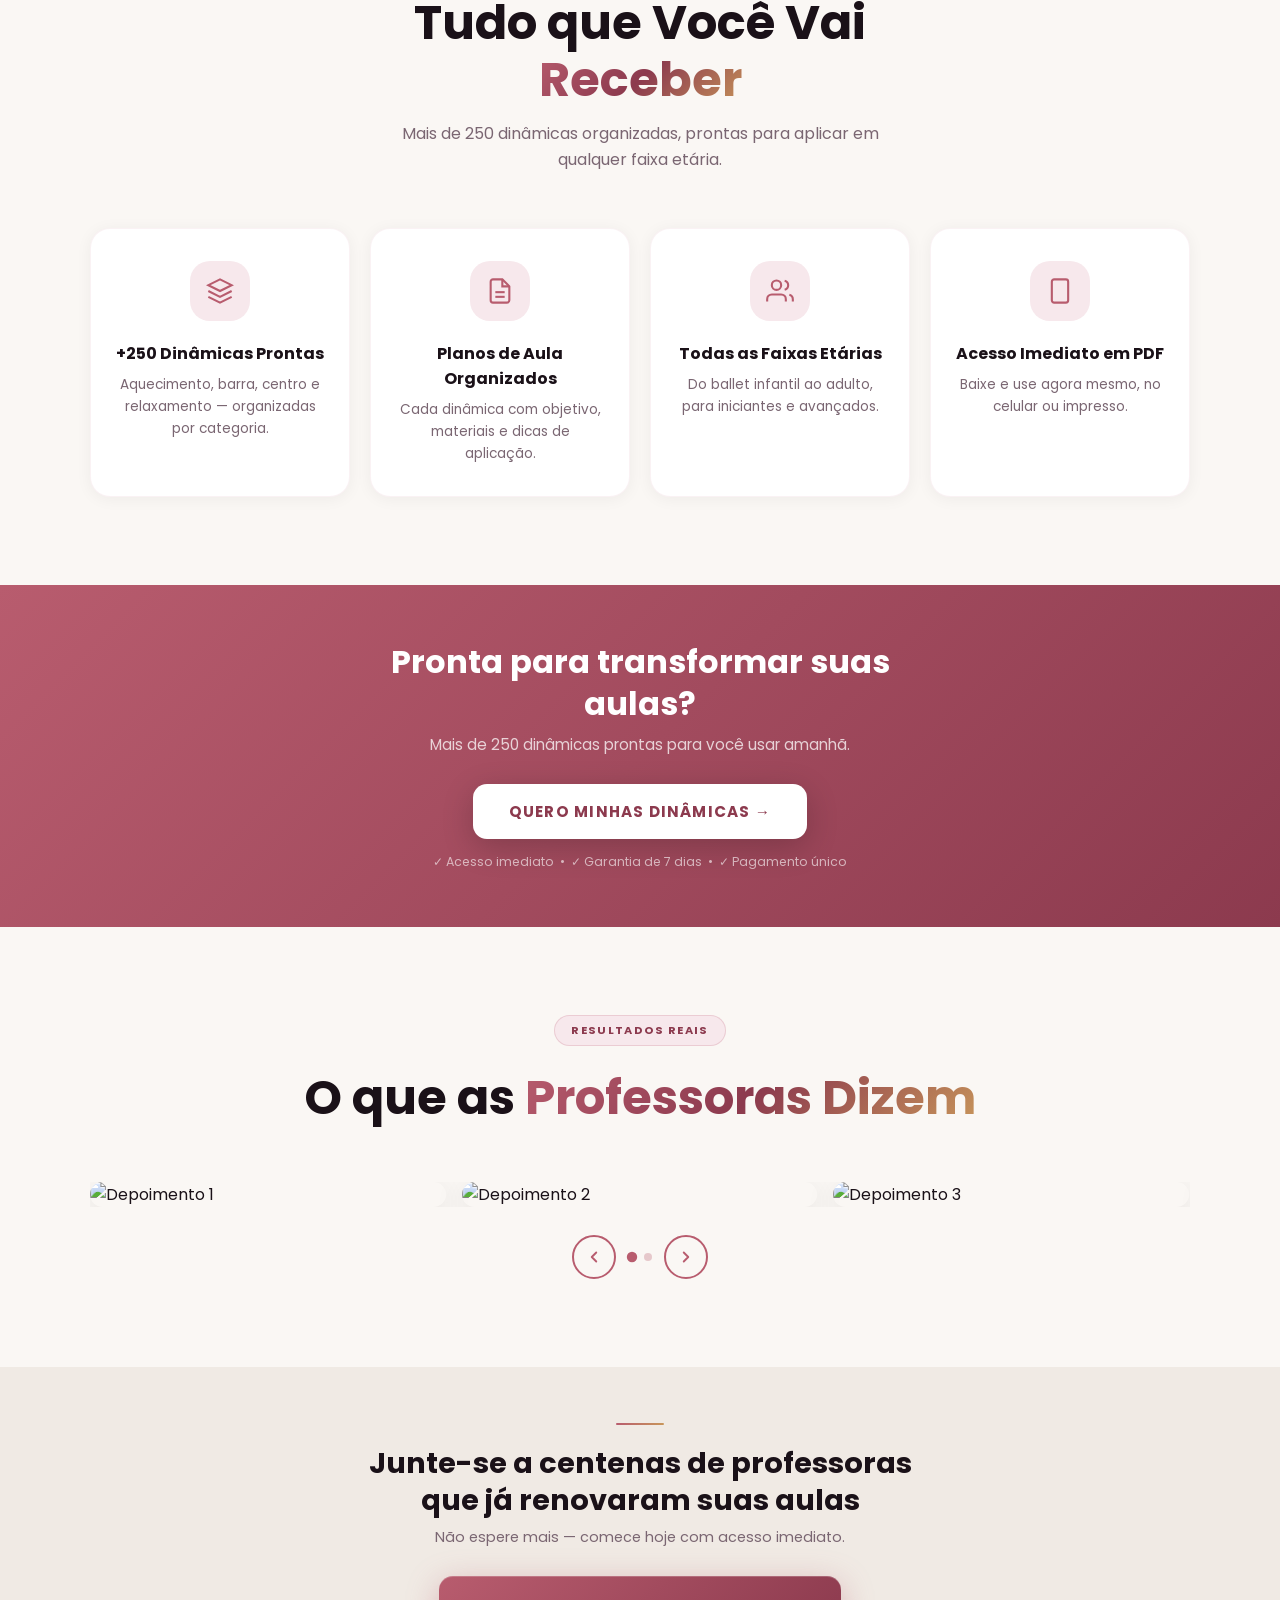
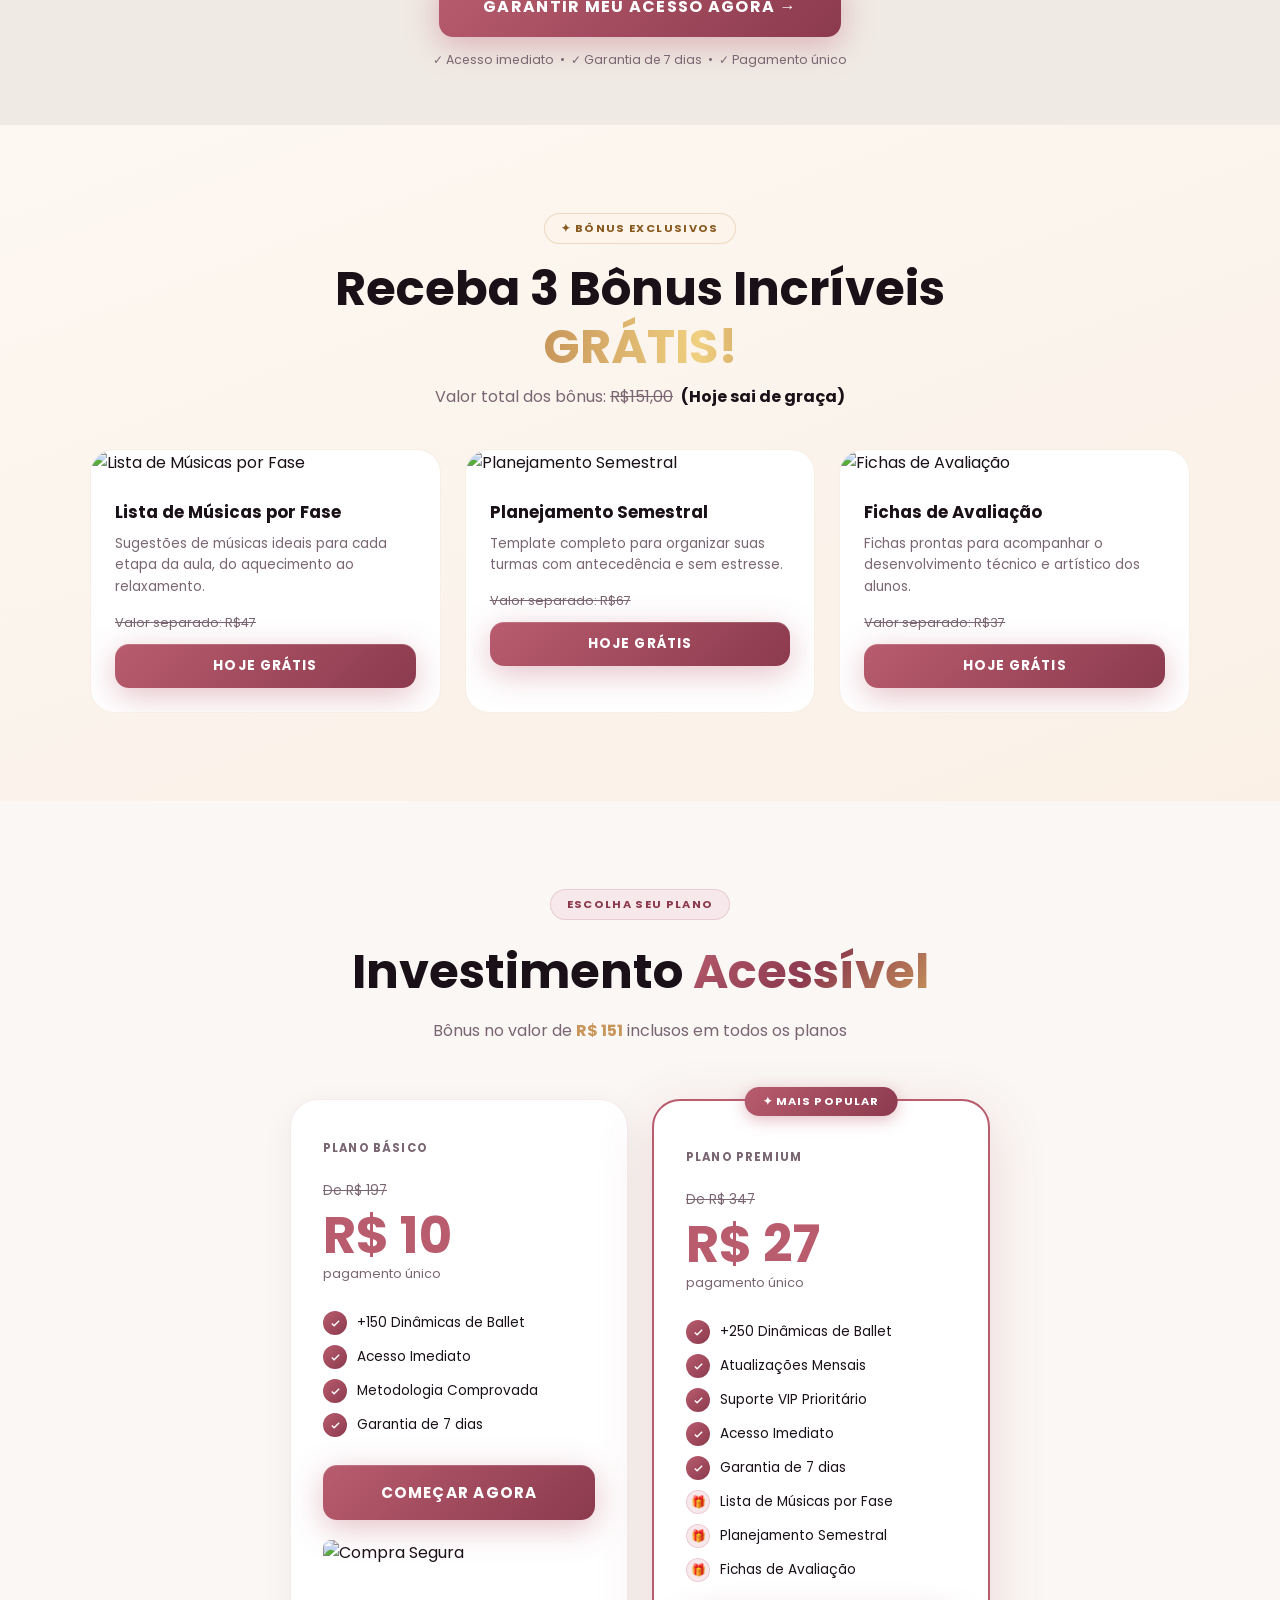
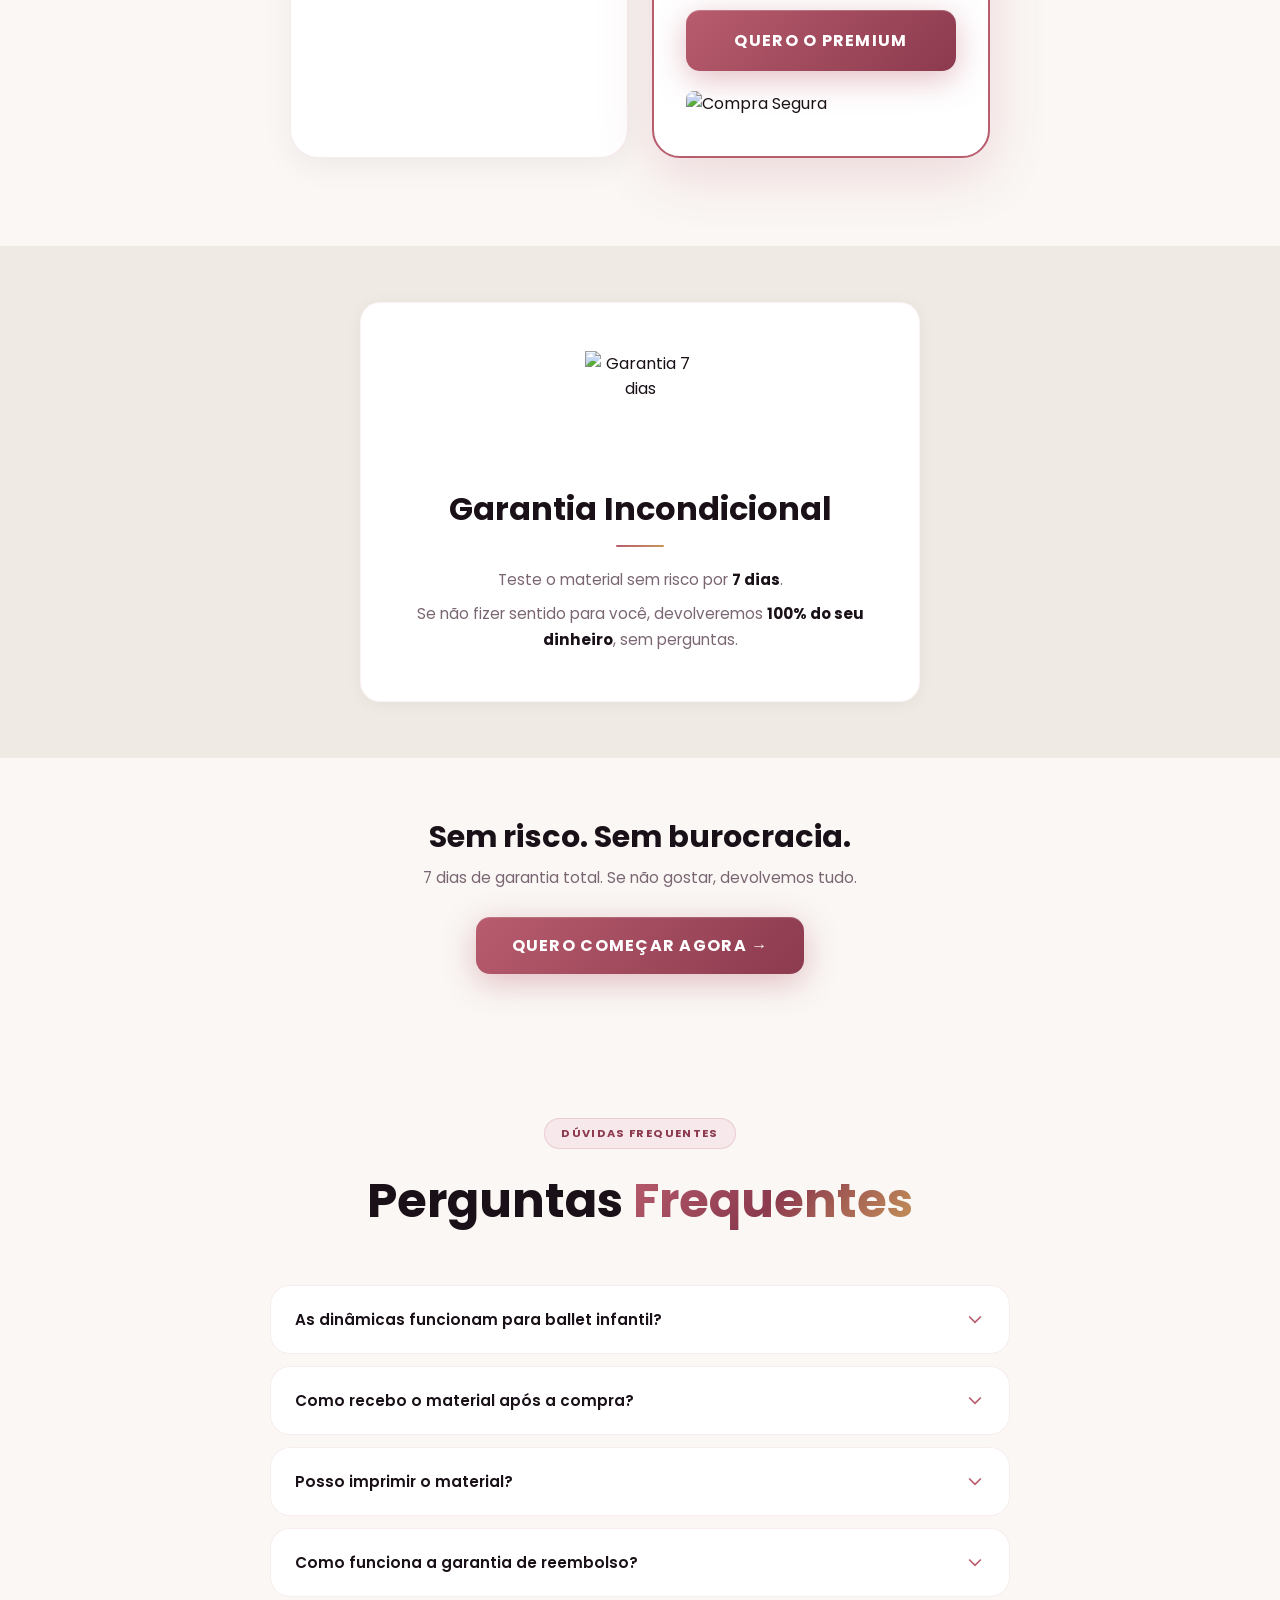
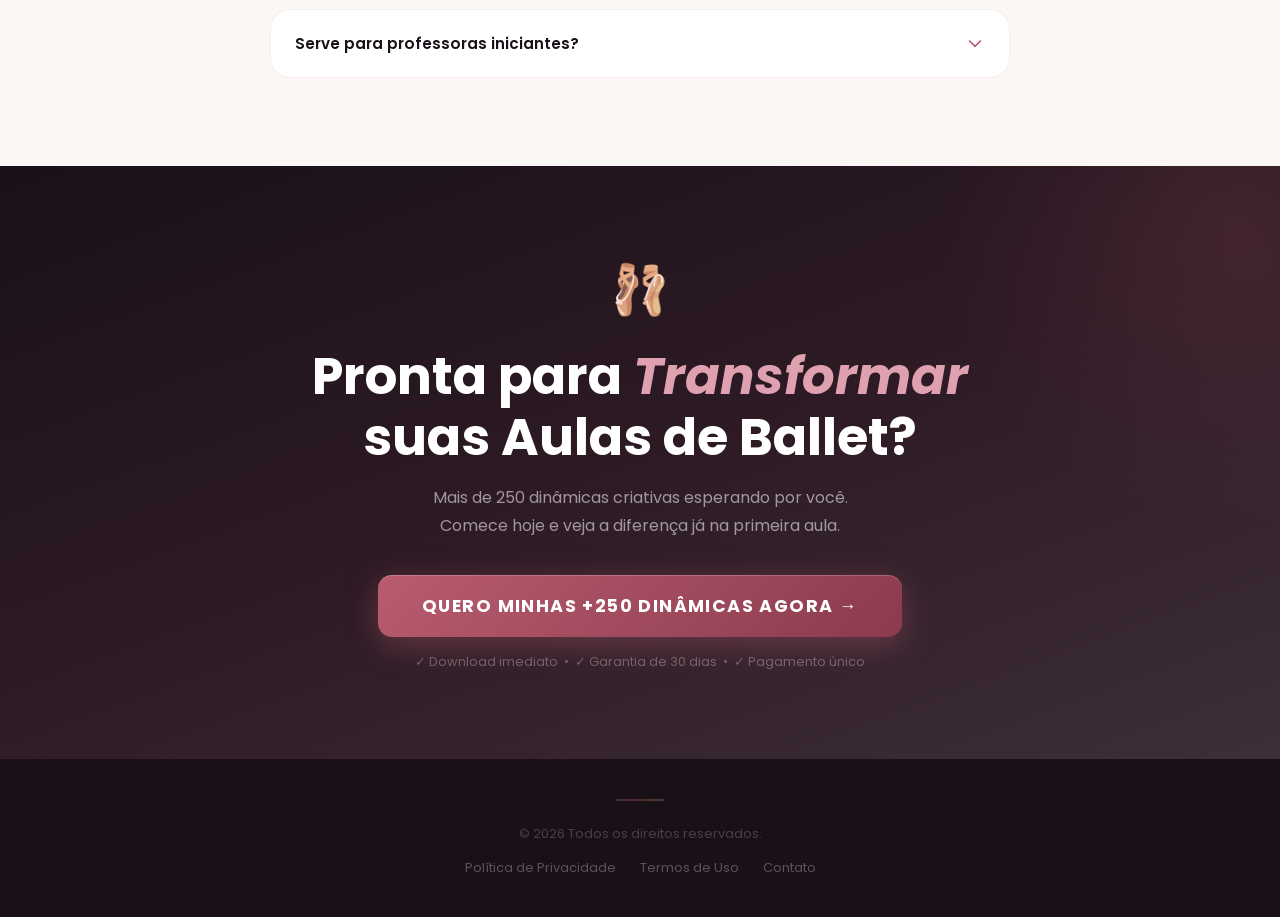
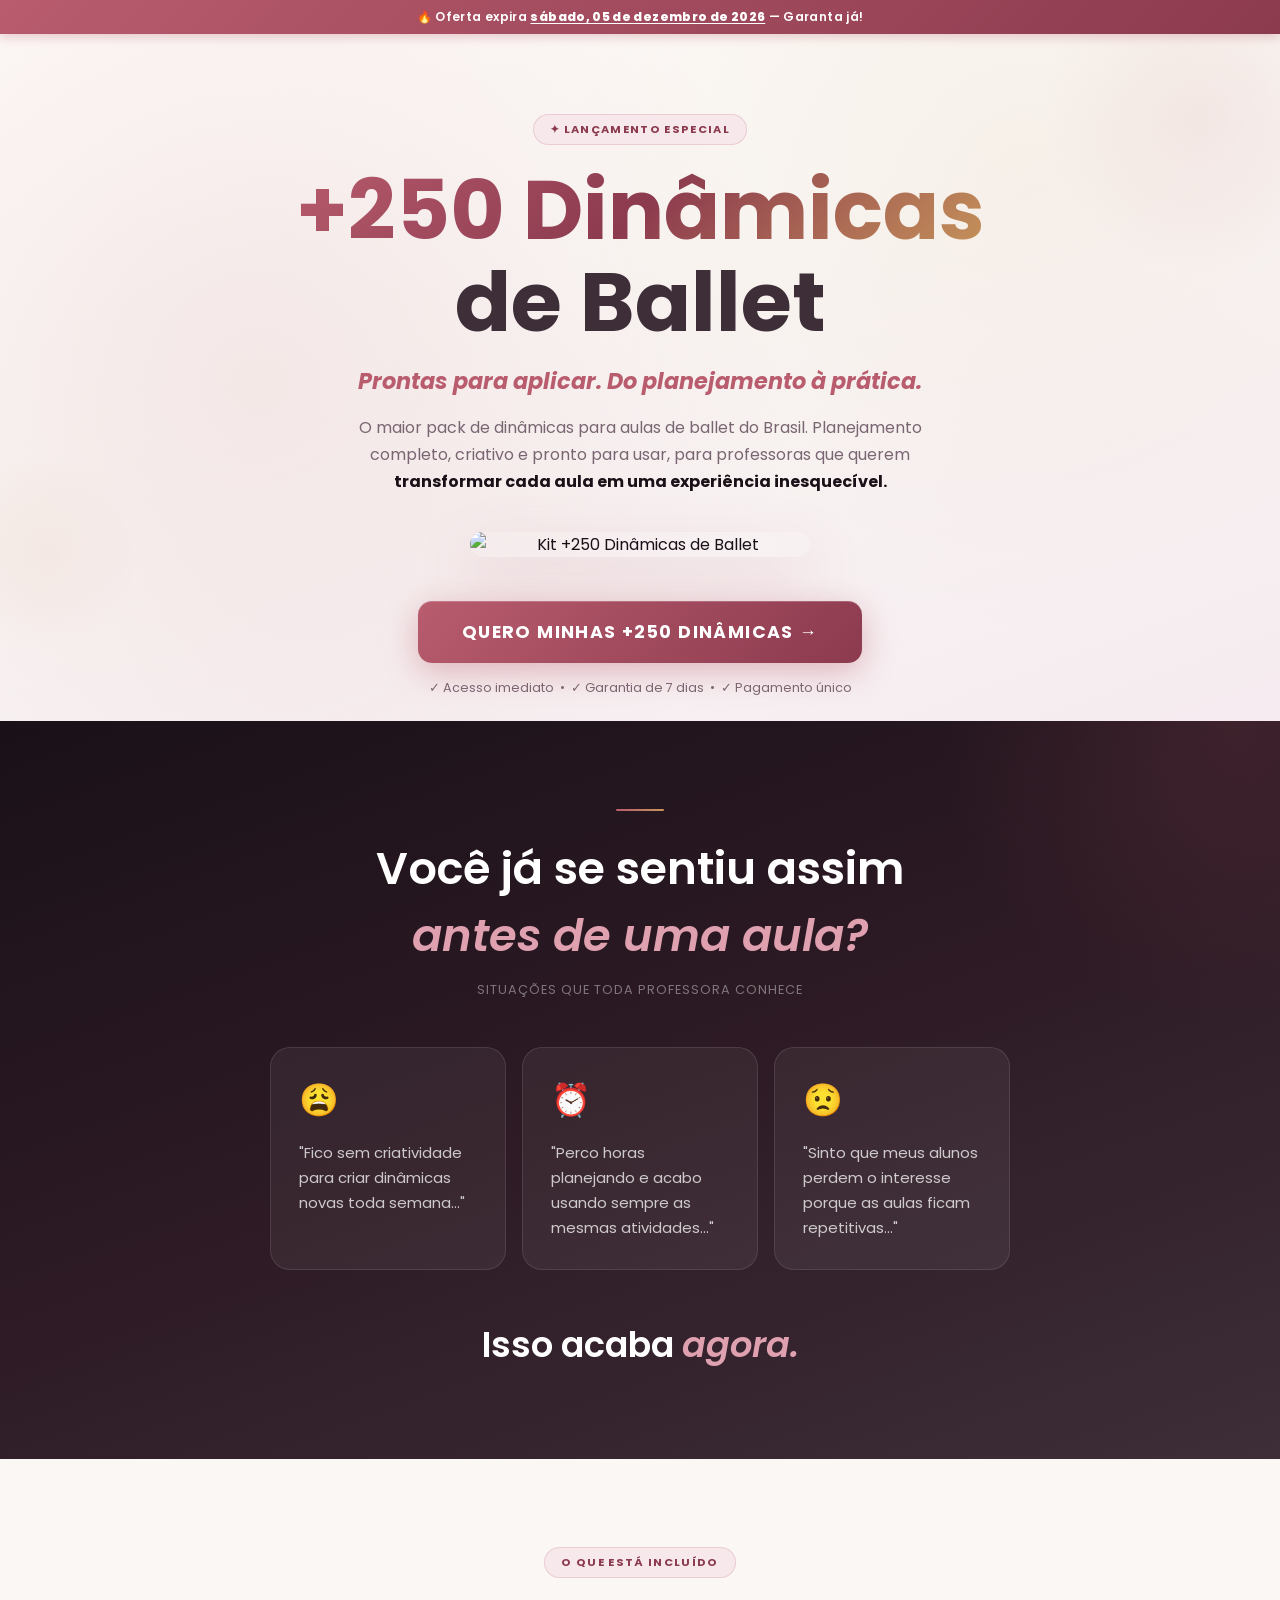
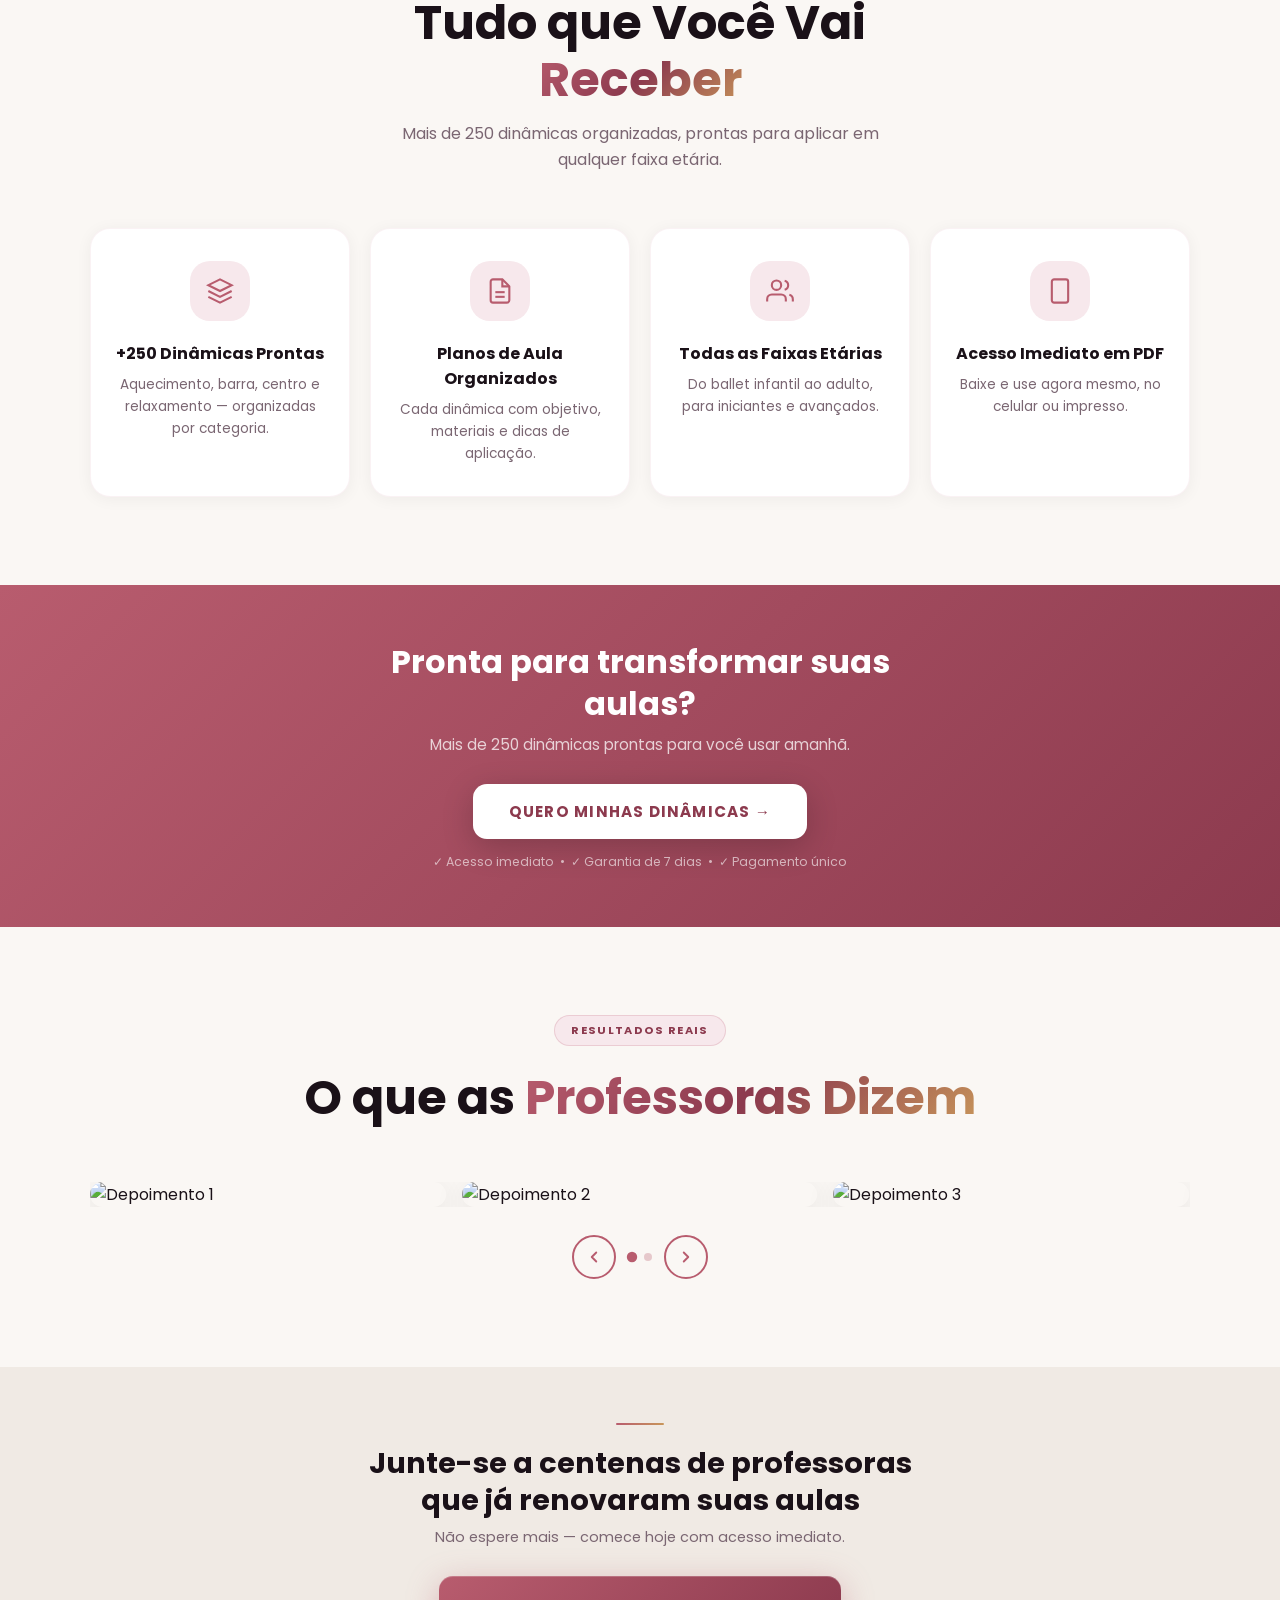
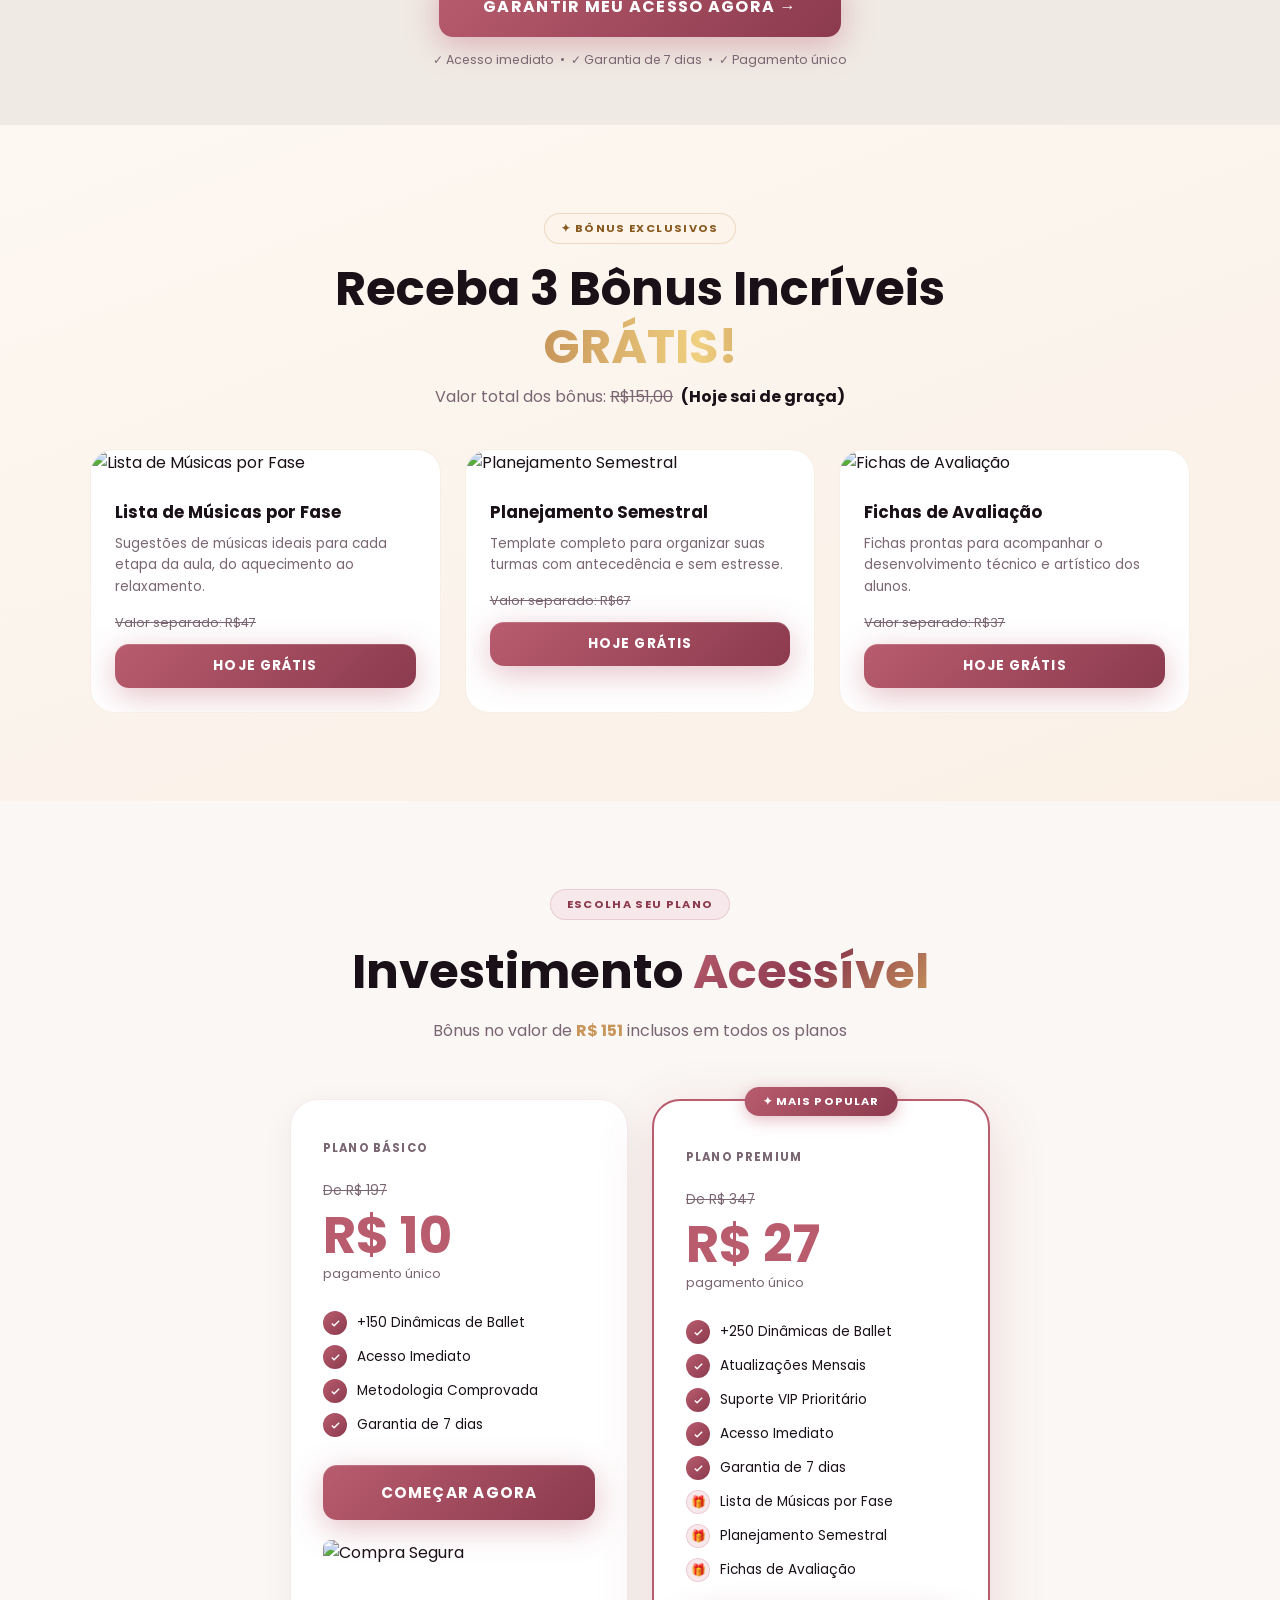
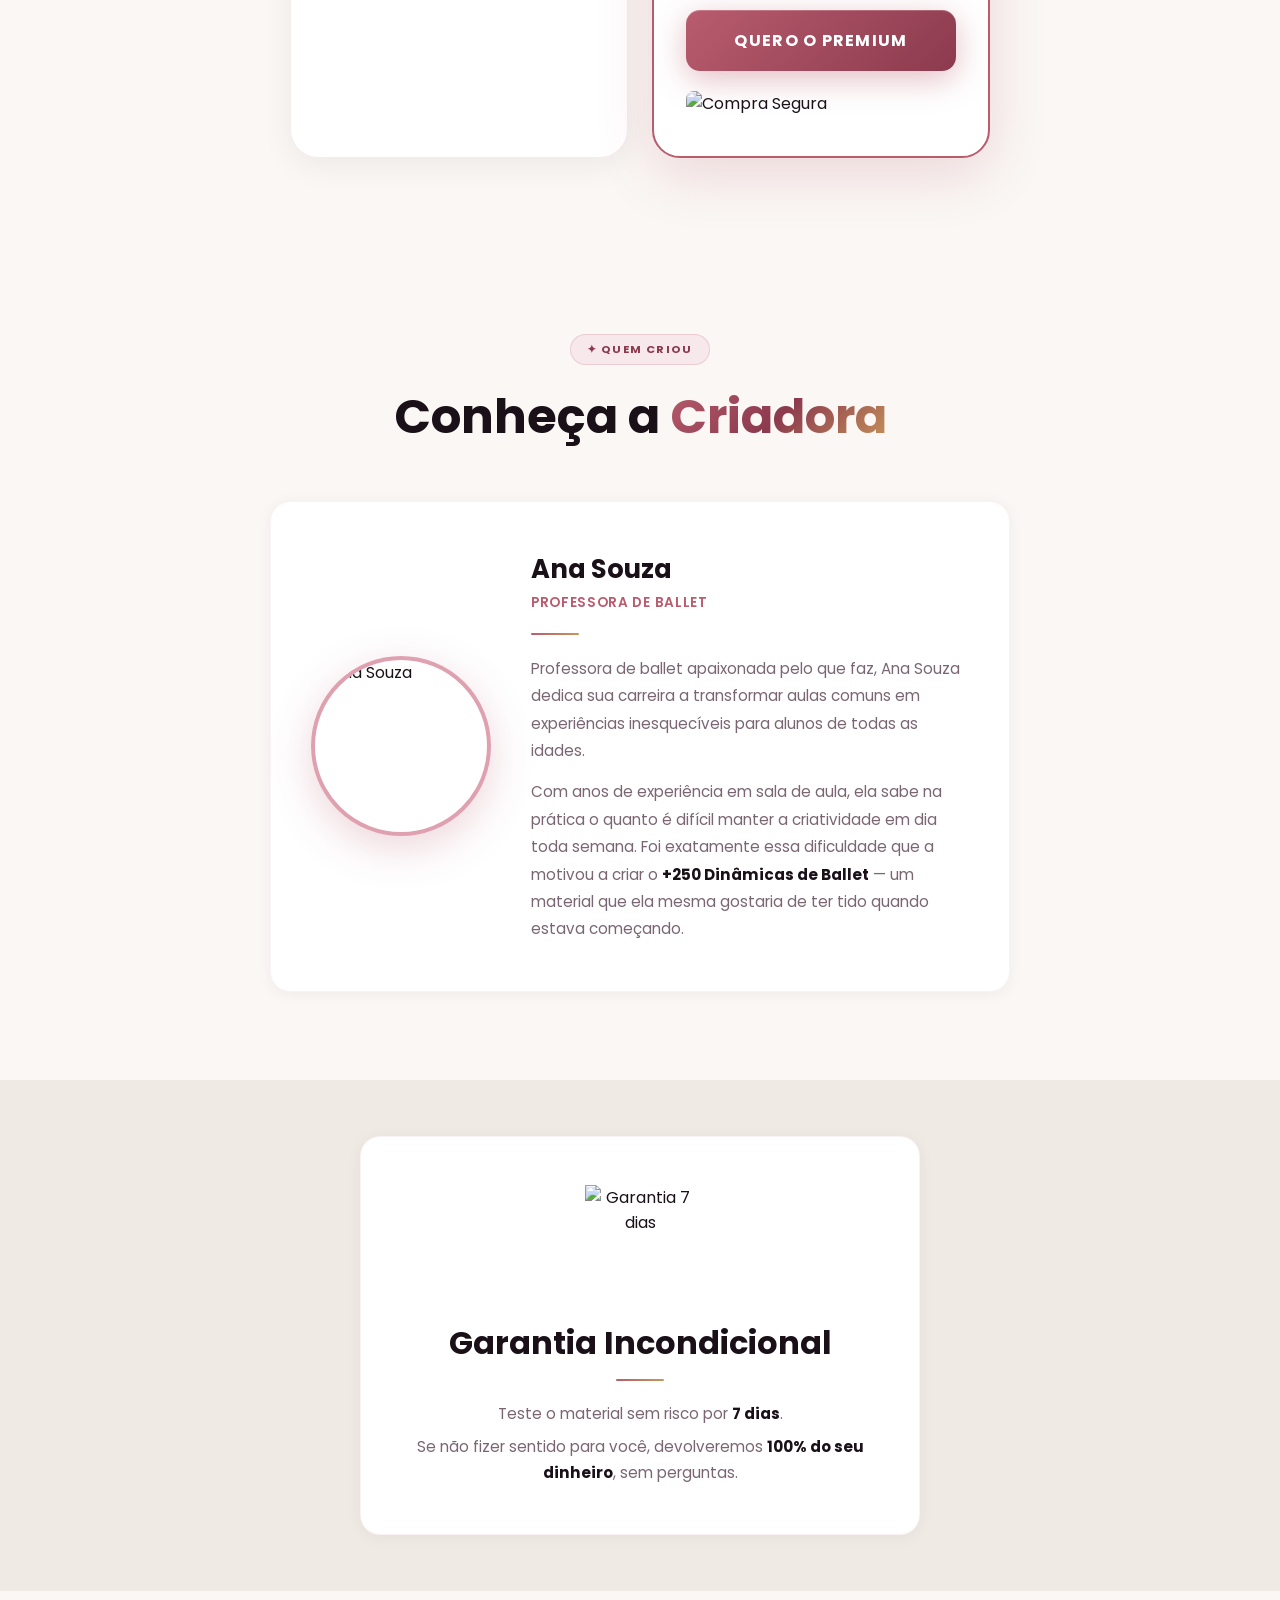
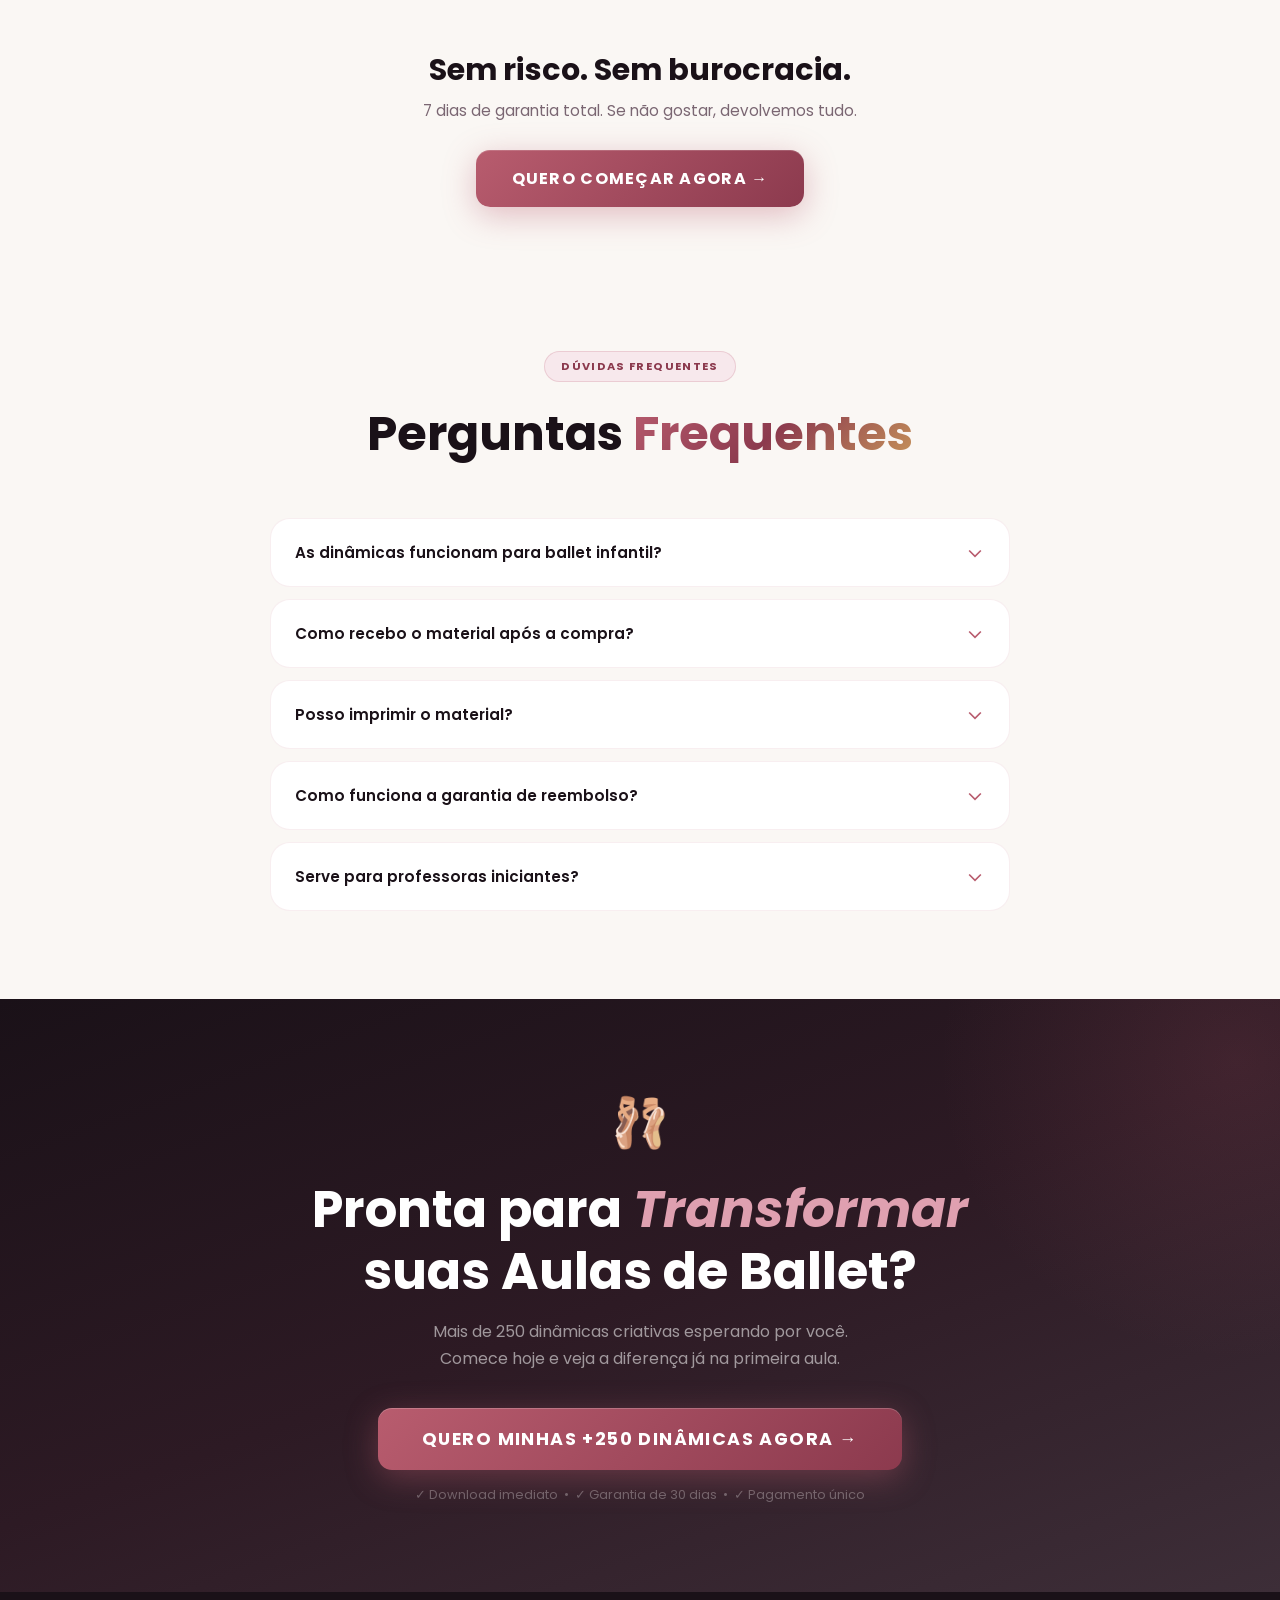
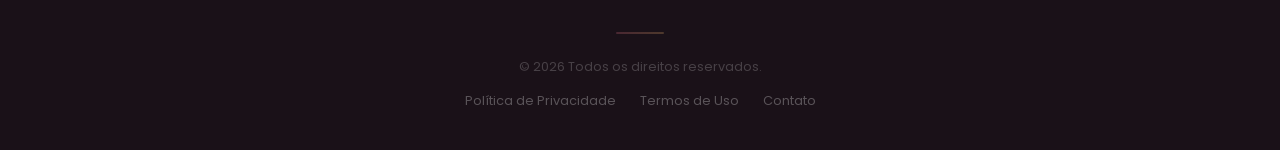
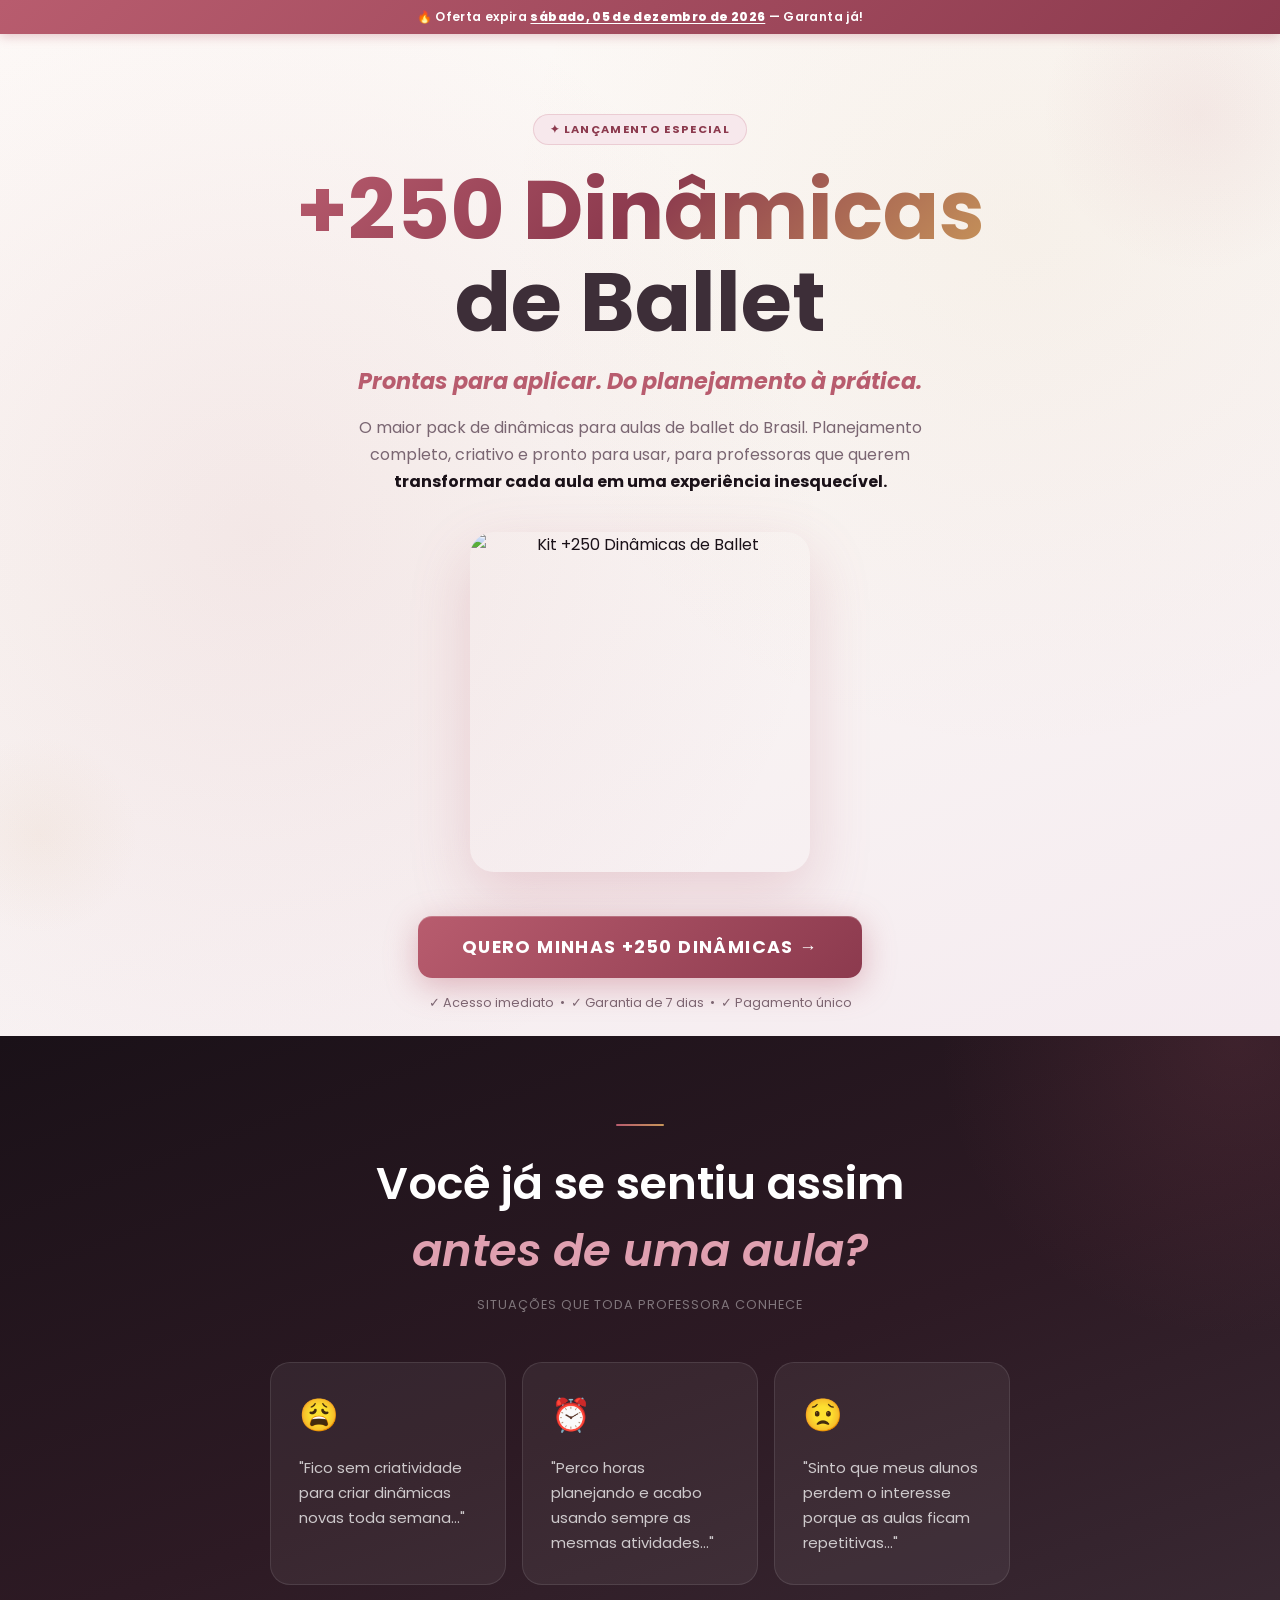
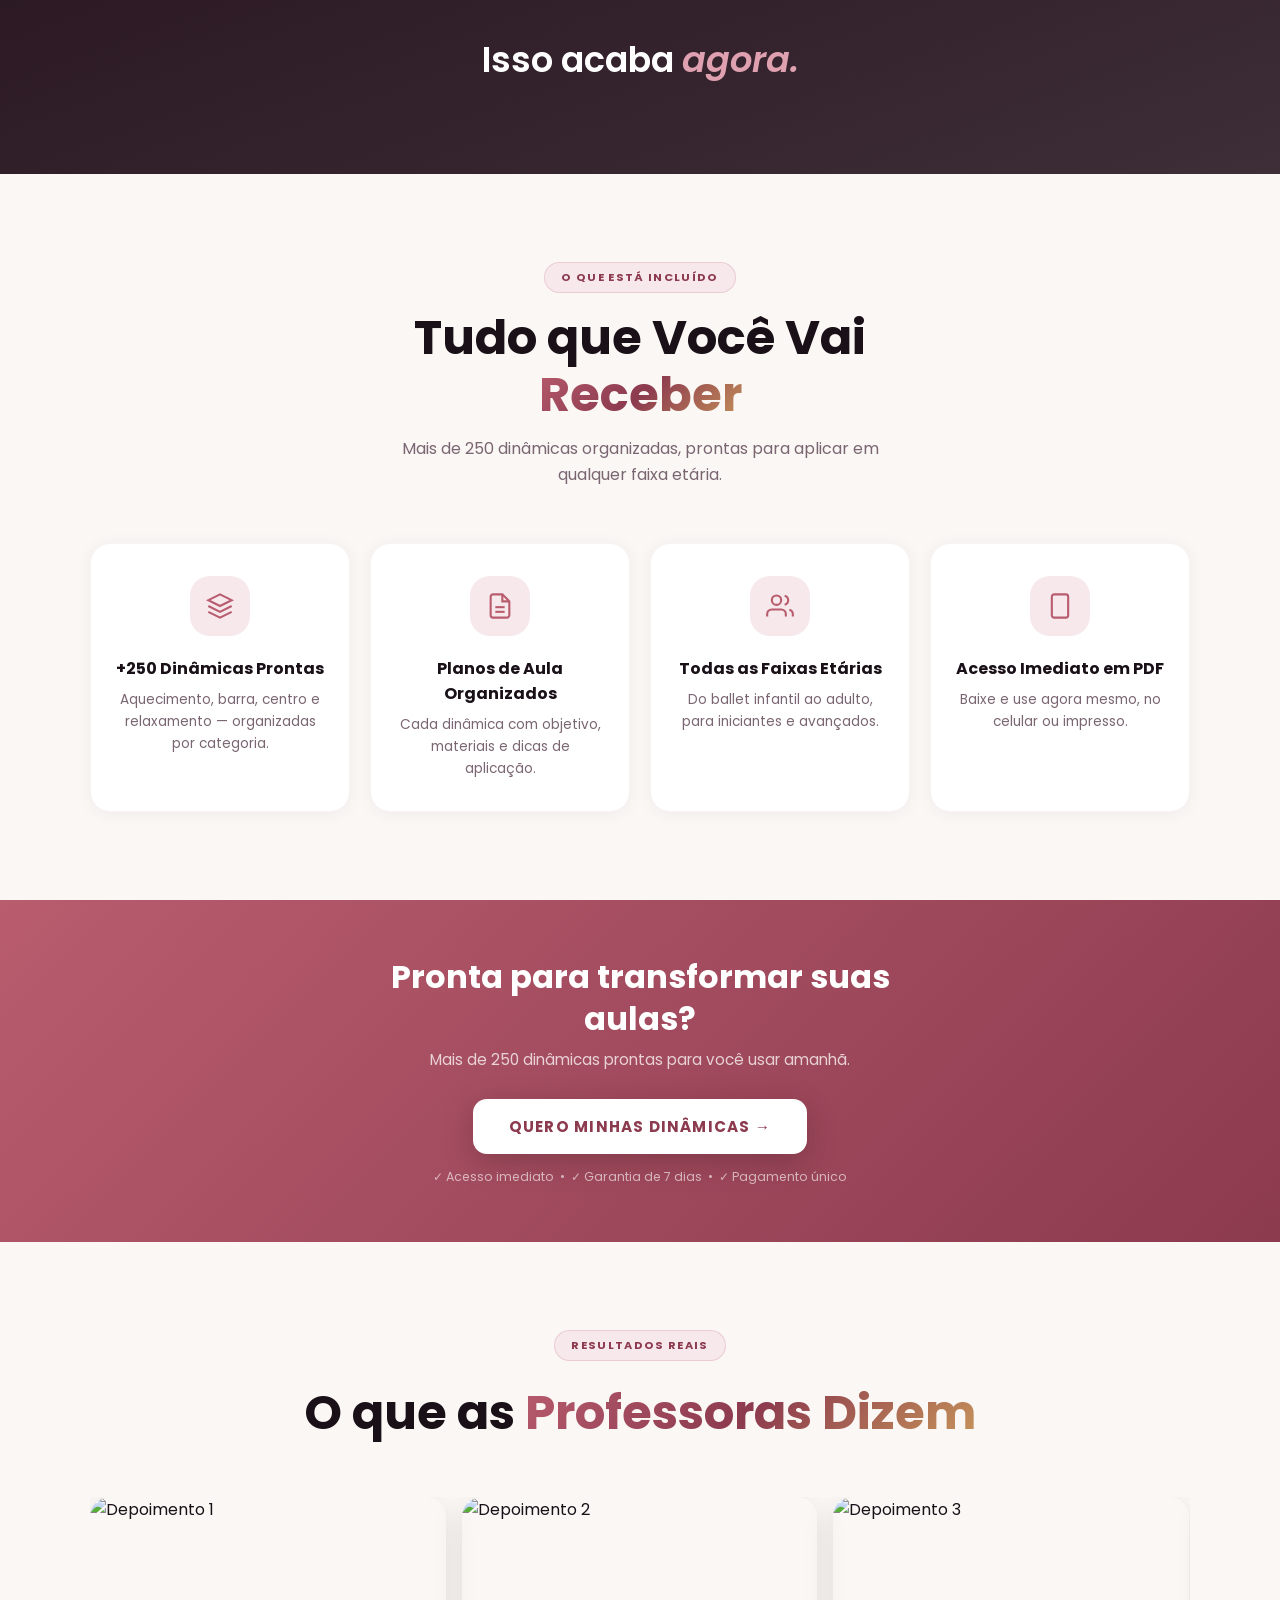
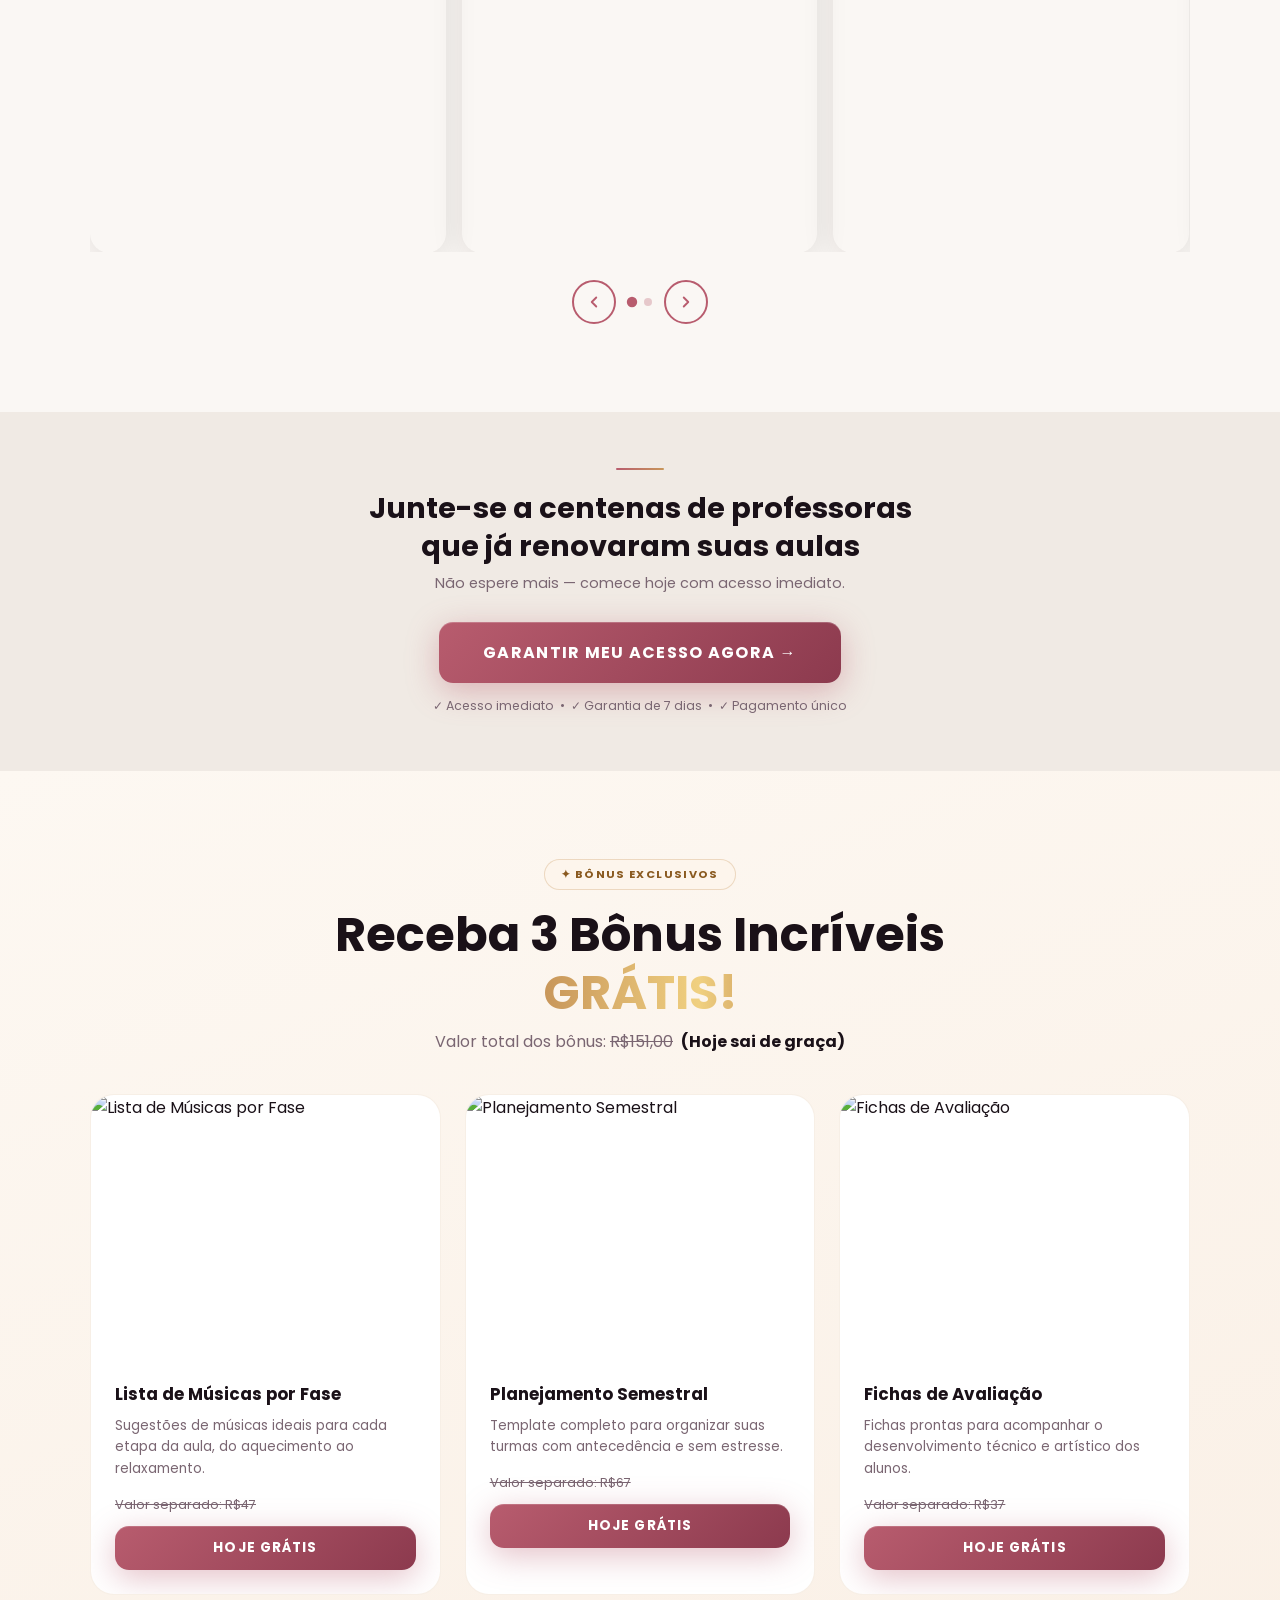
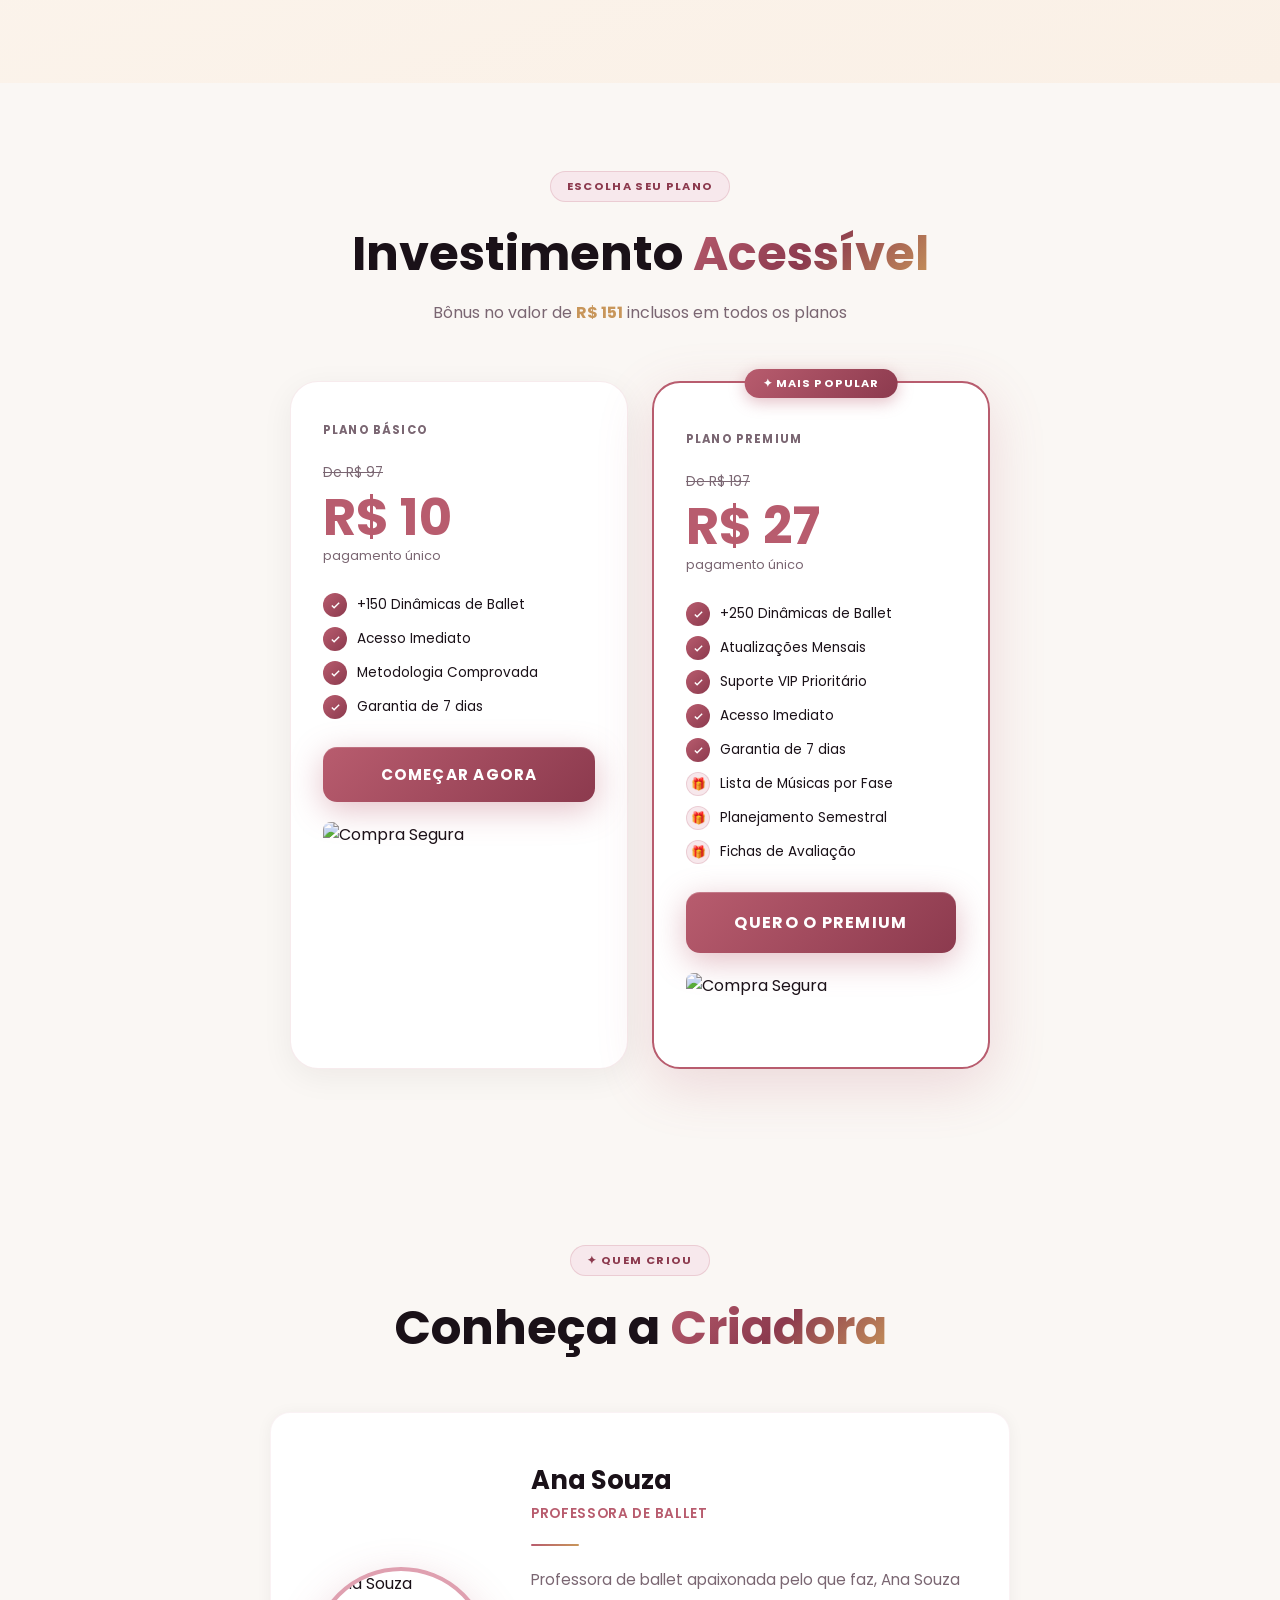
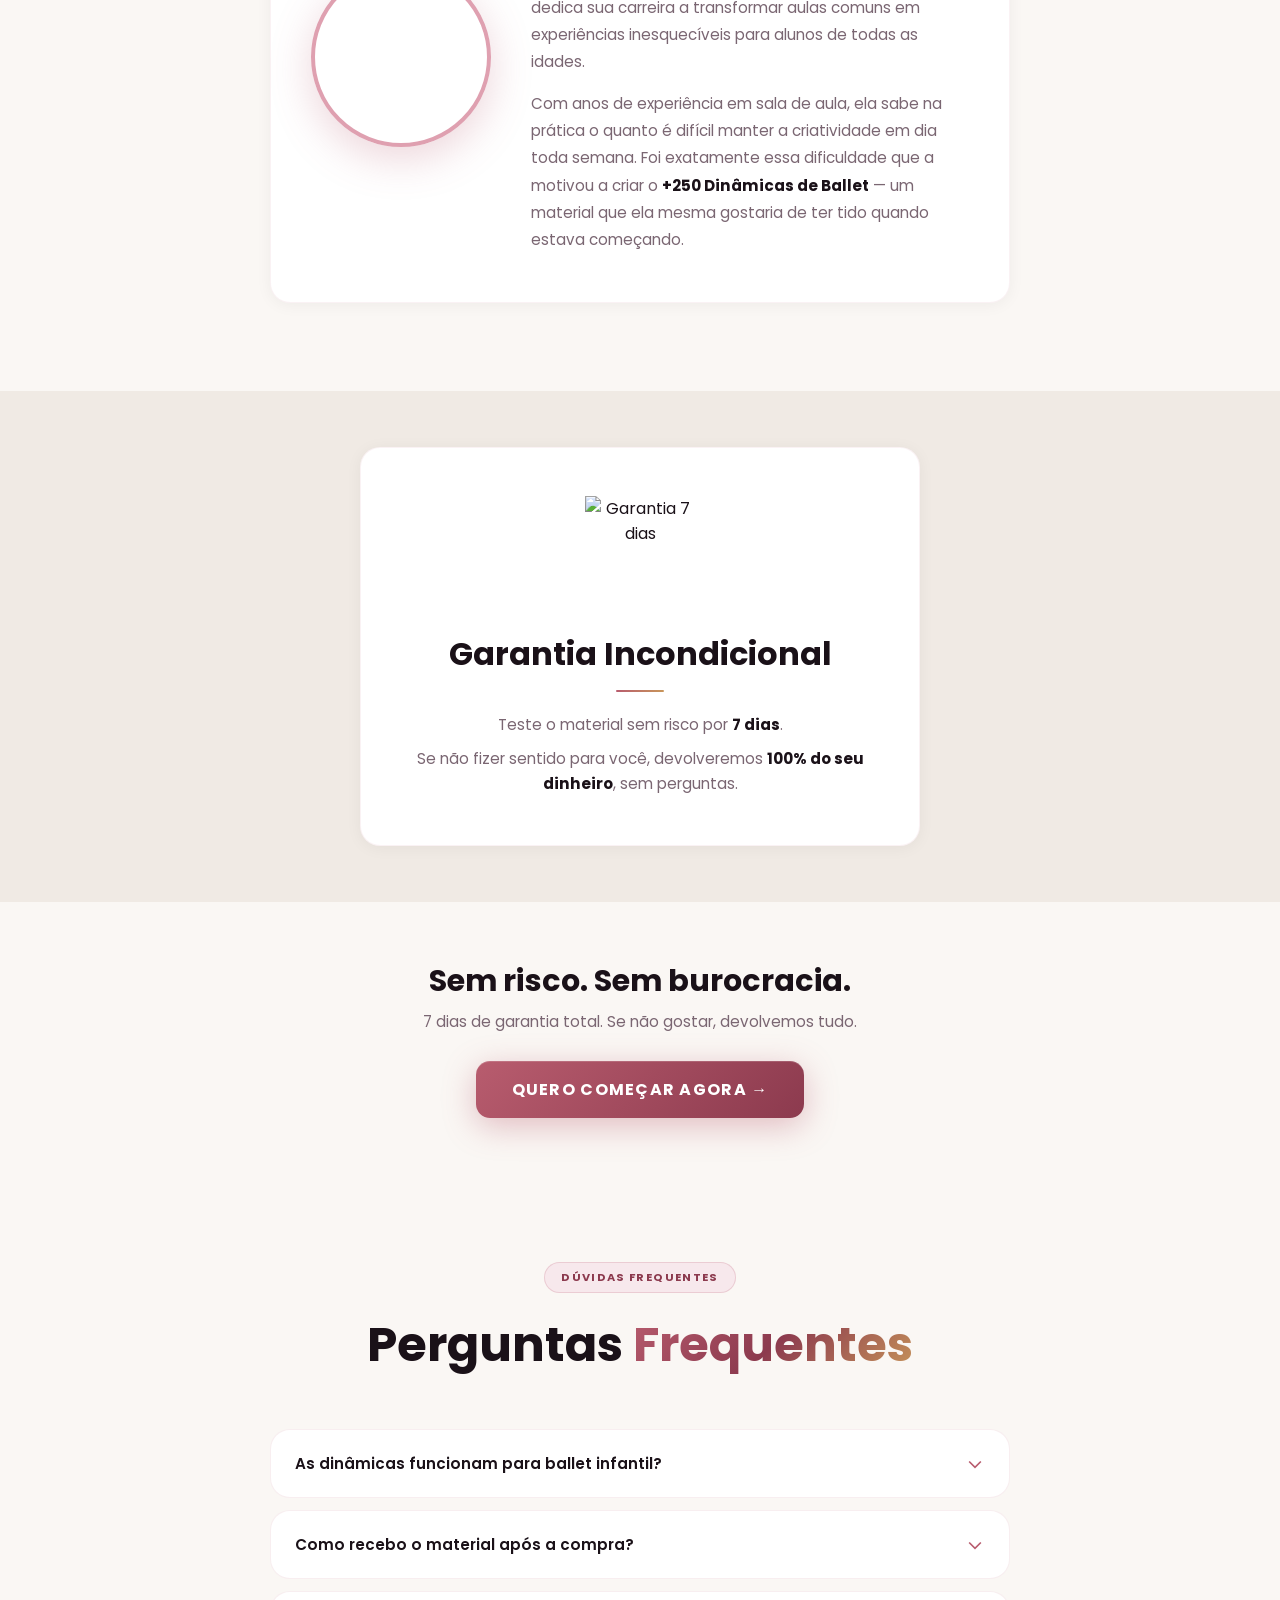
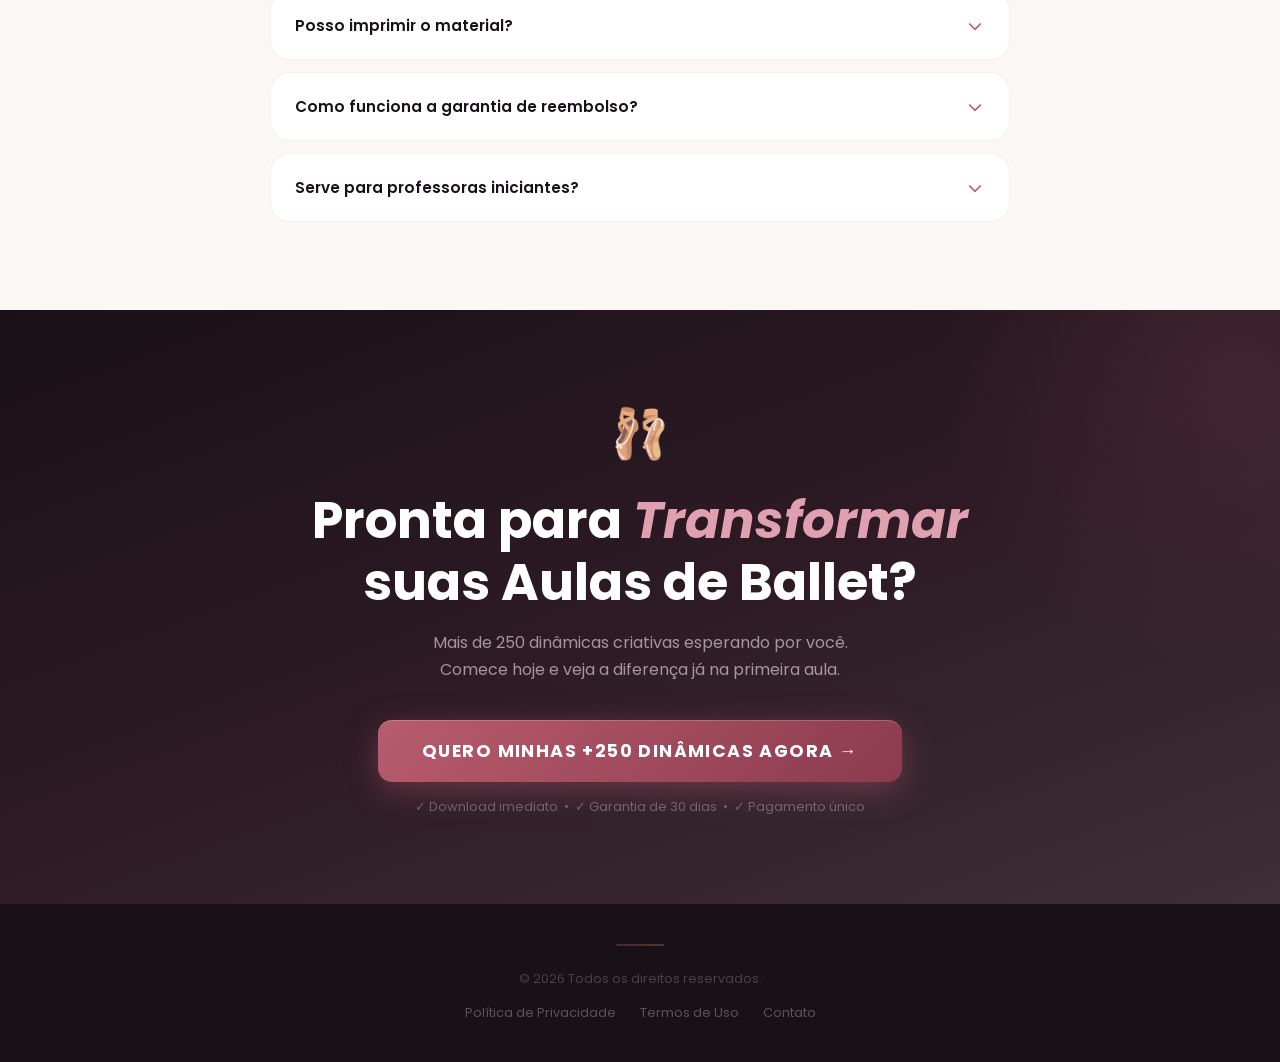
